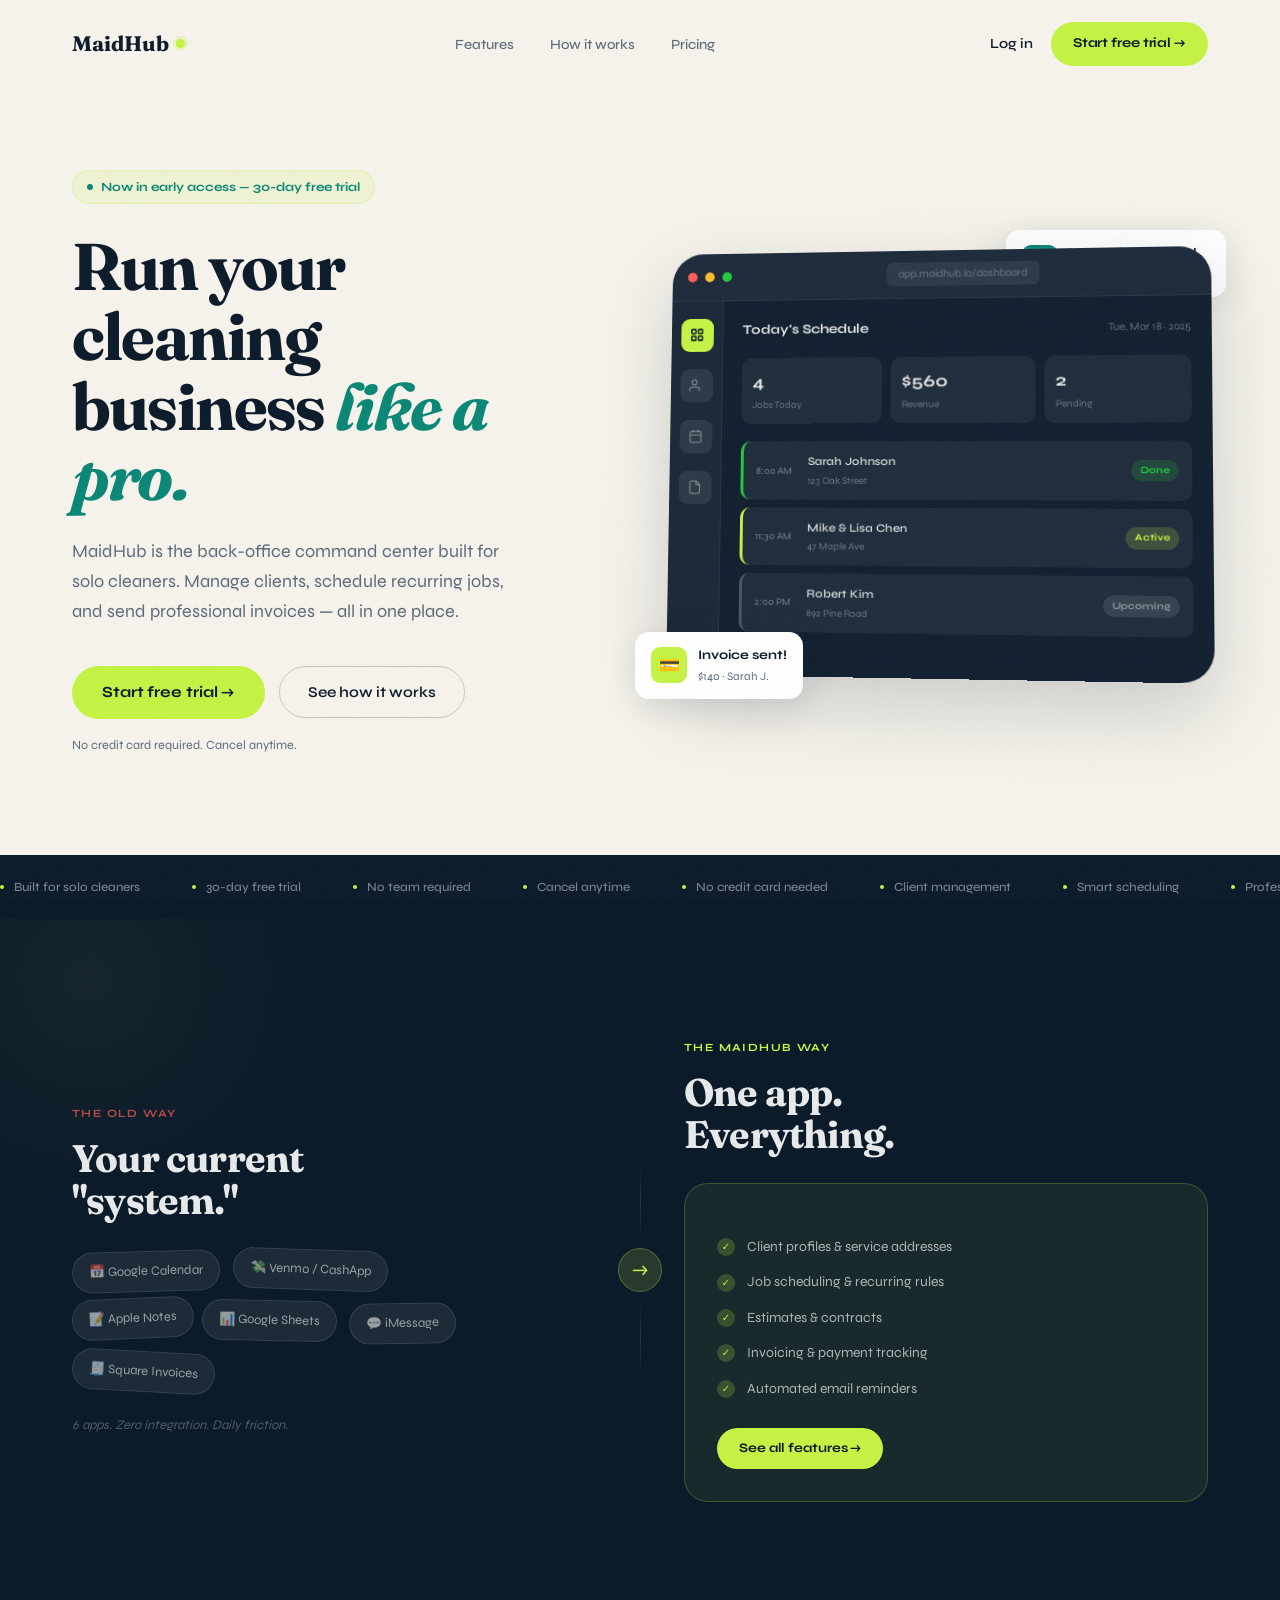
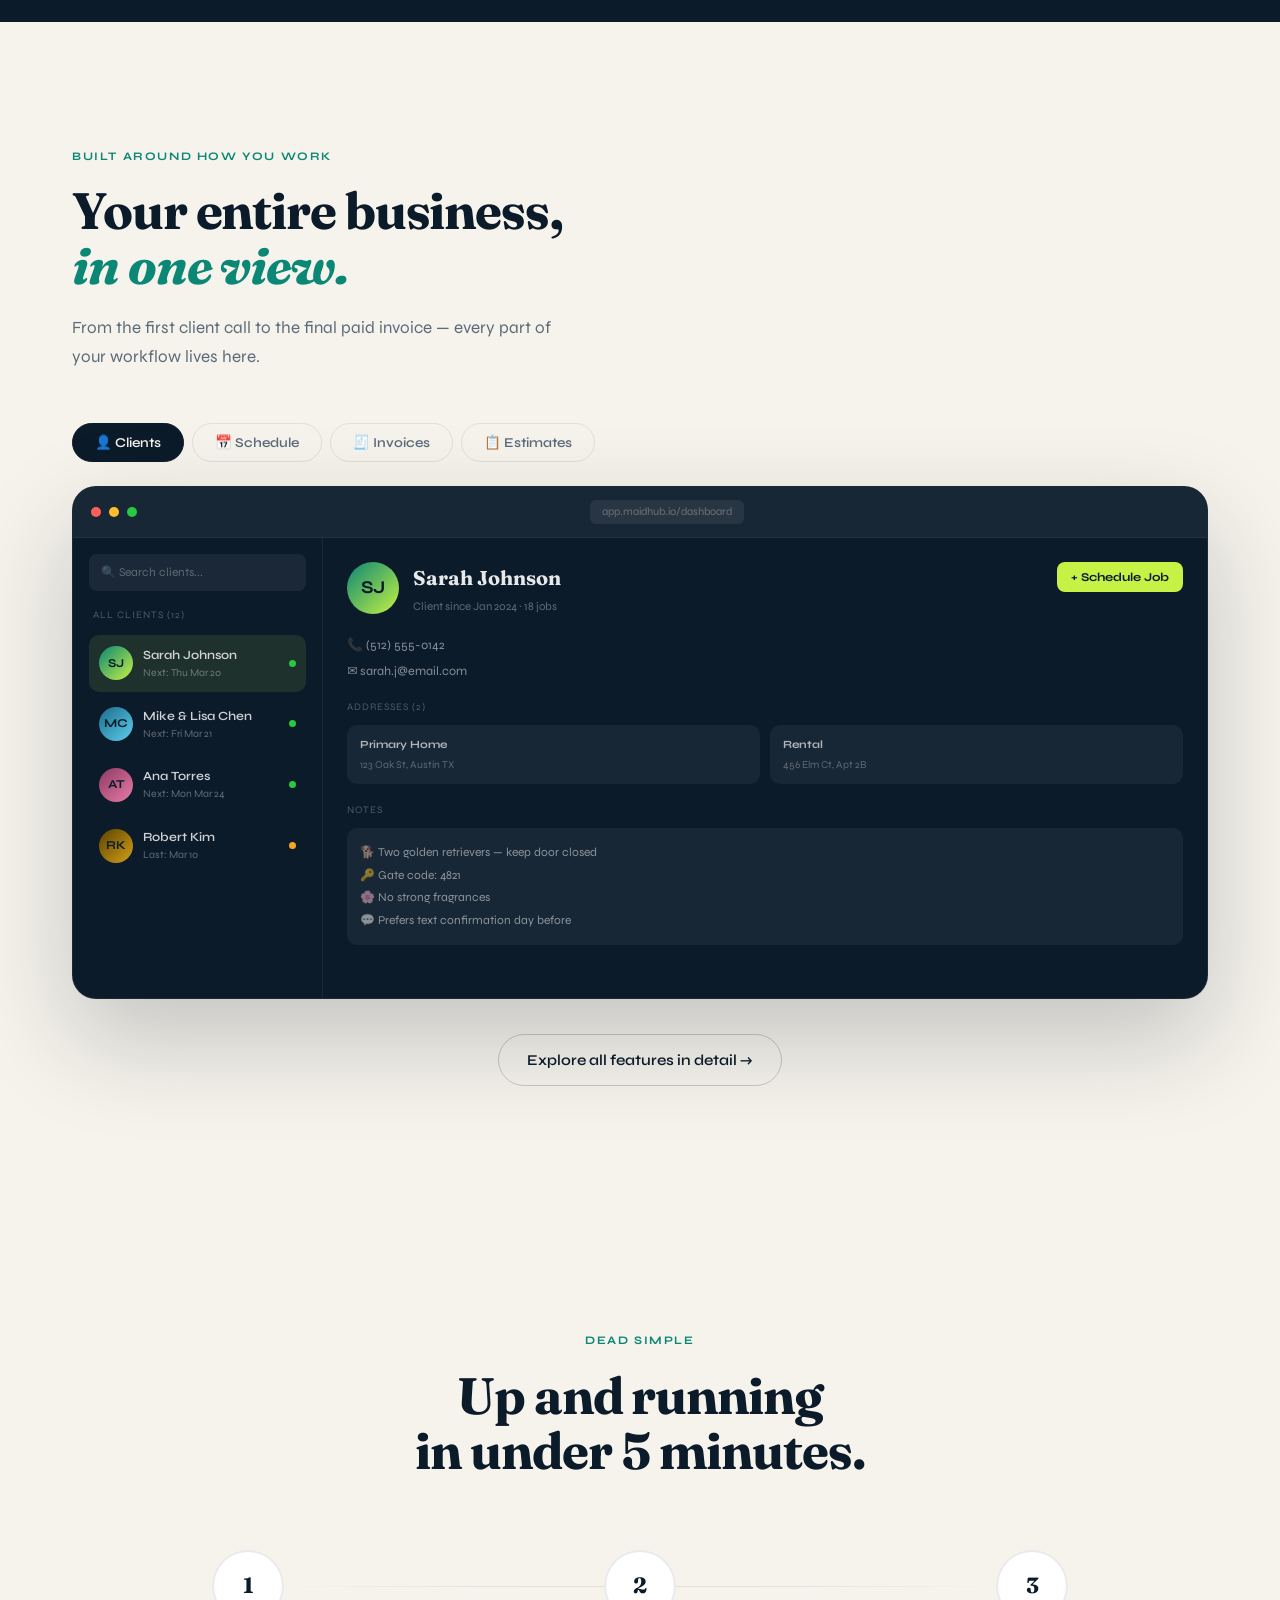
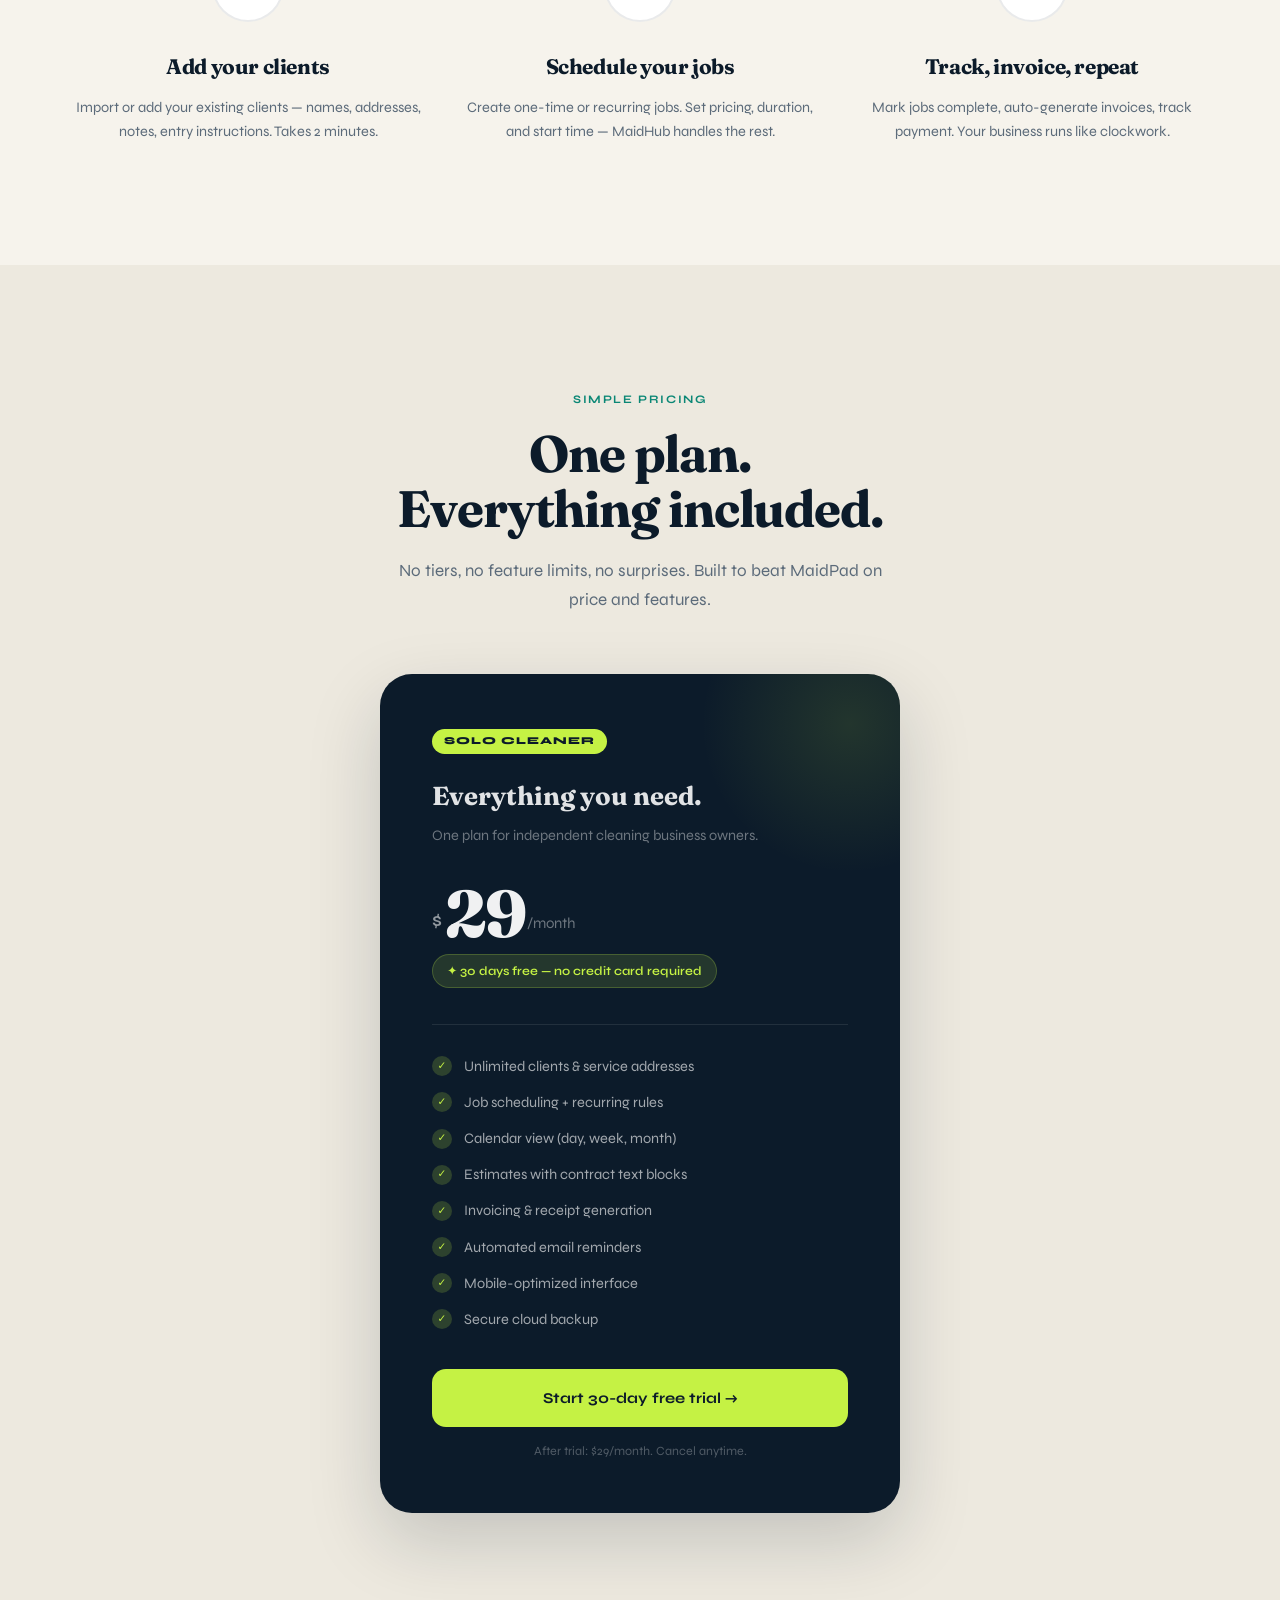
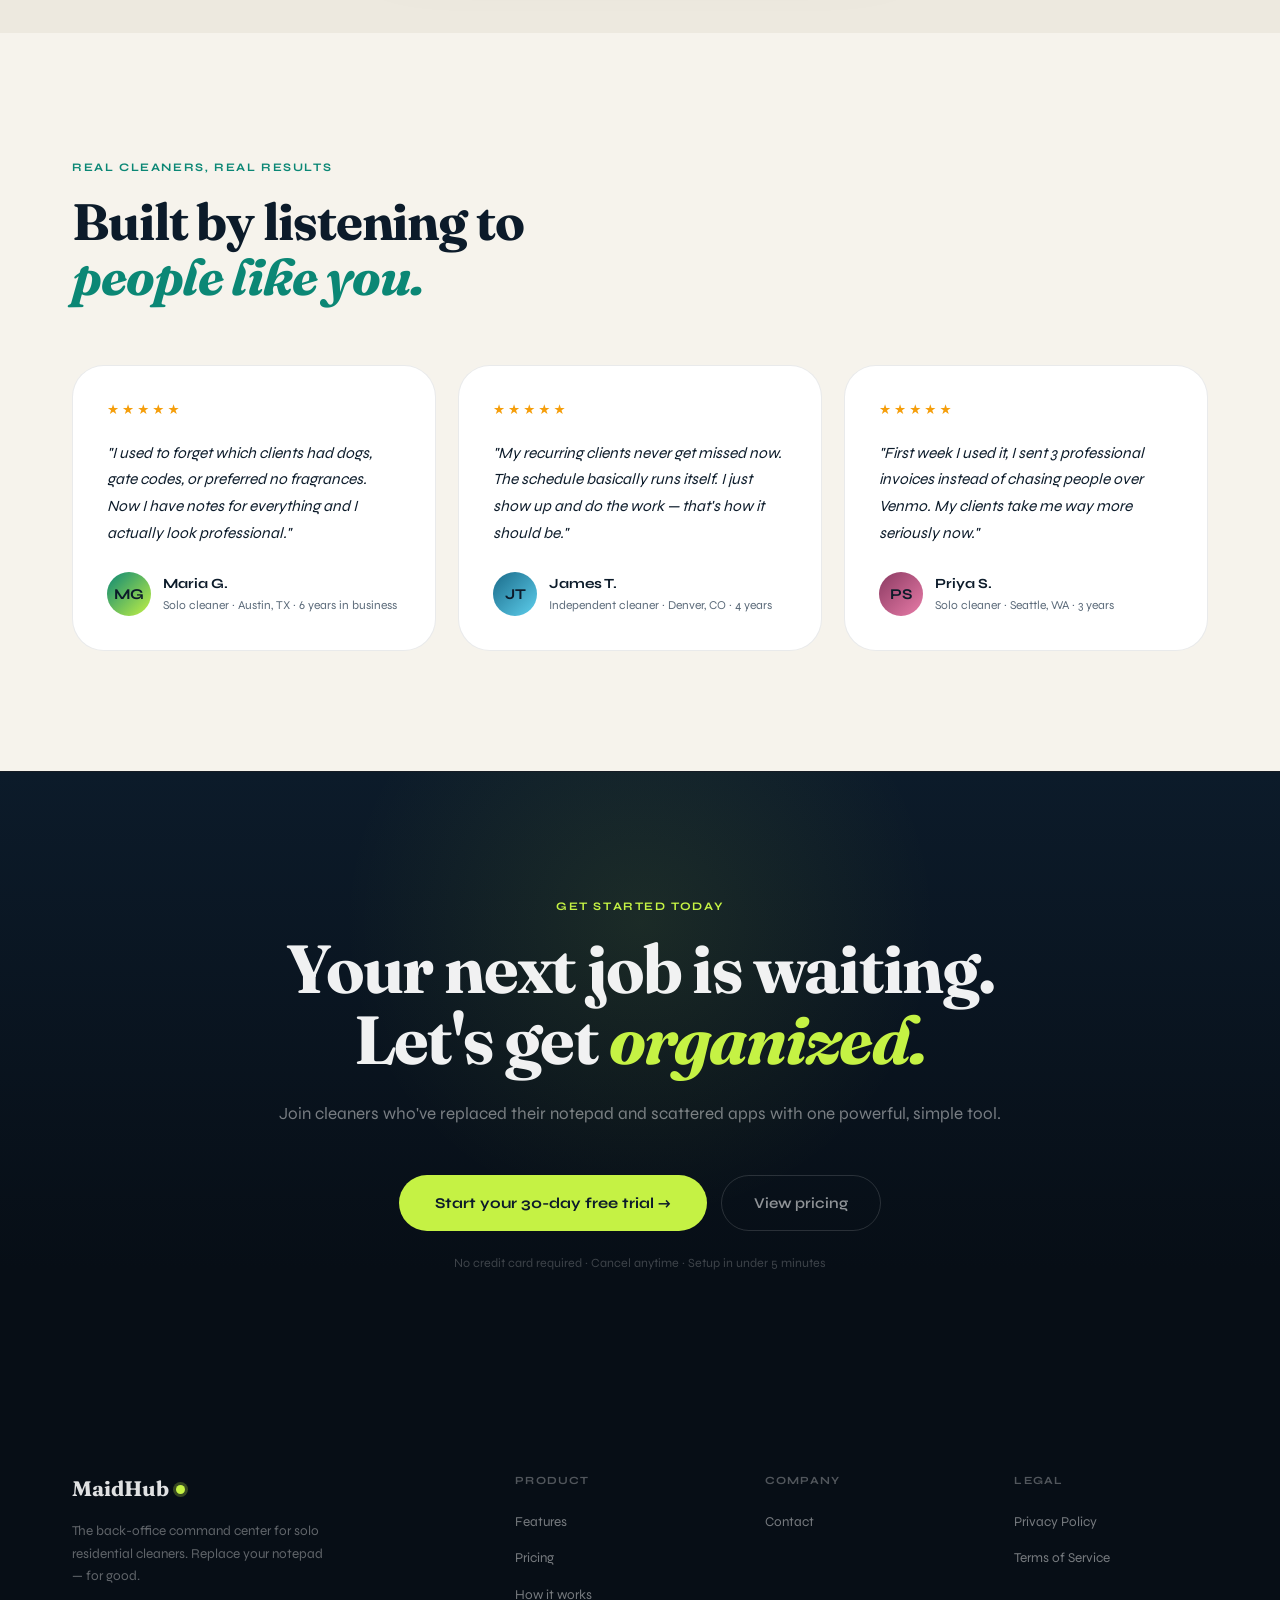
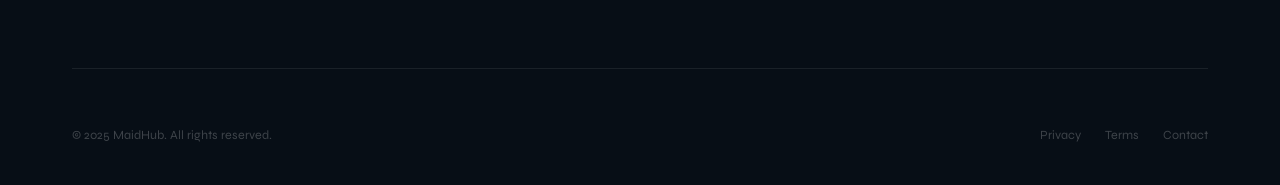
==== website/index.html @ 45f9726b "Replace scroll-reveal with focus-in cascade (blur-to-sharp) on features & homepage Made-with: Cursor" ====
<!DOCTYPE html>
<html lang="en">
<head>
  <meta charset="UTF-8" />
  <meta name="viewport" content="width=device-width, initial-scale=1.0" />
  <title>MaidHub — The Solo Cleaner OS</title>
  <link rel="preconnect" href="https://fonts.googleapis.com" />
  <link rel="preconnect" href="https://fonts.gstatic.com" crossorigin />
  <link href="https://fonts.googleapis.com/css2?family=Fraunces:ital,opsz,wght@0,9..144,300..900;1,9..144,300..900&family=Syne:wght@400;500;600;700;800&display=swap" rel="stylesheet" />

  <style>
    /* ─── RESET & TOKENS ──────────────────────────────────────── */
    *, *::before, *::after { box-sizing: border-box; margin: 0; padding: 0; }

    :root {
      --cream:        #F6F3EC;
      --cream-light:  #FAF8F2;
      --cream-dark:   #EDE9DF;
      --dark:         #0C1B2A;
      --dark-2:       #122030;
      --darkest:      #070E16;
      --lime:         #C5F244;
      --lime-dim:     rgba(197,242,68,.14);
      --teal:         #0B8775;
      --amber:        #F5A623;
      --text:         #0C1B2A;
      --muted:        #5C6B7A;
      --light-text:   #EDE9DF;
      --white:        #FFFFFF;
      --border:       rgba(12,27,42,.09);
      --border-dark:  rgba(255,255,255,.09);
      --r:            14px;
      --r-lg:         24px;
      --r-xl:         32px;
      --font-d:       'Fraunces', Georgia, serif;
      --font-b:       'Syne', system-ui, sans-serif;
      --sh-sm:        0 2px 10px rgba(12,27,42,.06);
      --sh-md:        0 8px 36px rgba(12,27,42,.12);
      --sh-lg:        0 28px 72px rgba(12,27,42,.18);
    }

    html { scroll-behavior: smooth; }

    body {
      font-family: var(--font-b);
      background: var(--cream);
      color: var(--text);
      line-height: 1.6;
      -webkit-font-smoothing: antialiased;
      overflow-x: hidden;
    }

    /* grain overlay */
    body::after {
      content: '';
      position: fixed;
      inset: 0;
      z-index: 9999;
      pointer-events: none;
      opacity: .028;
      background-image: url("data:image/svg+xml,%3Csvg viewBox='0 0 256 256' xmlns='http://www.w3.org/2000/svg'%3E%3Cfilter id='noise'%3E%3CfeTurbulence type='fractalNoise' baseFrequency='0.9' numOctaves='4' stitchTiles='stitch'/%3E%3C/filter%3E%3Crect width='100%25' height='100%25' filter='url(%23noise)'/%3E%3C/svg%3E");
      background-repeat: repeat;
      background-size: 128px 128px;
    }

    .container { max-width: 1200px; margin: 0 auto; padding: 0 32px; }

    /* ─── NAVIGATION ──────────────────────────────────────────── */
    #nav {
      position: fixed; top: 0; left: 0; right: 0; z-index: 100;
      padding: 22px 0;
      transition: background .3s, border-color .3s, padding .3s;
    }
    #nav.scrolled {
      background: rgba(246,243,236,.94);
      backdrop-filter: blur(14px);
      -webkit-backdrop-filter: blur(14px);
      border-bottom: 1px solid var(--border);
      padding: 14px 0;
    }
    .nav-inner { display: flex; align-items: center; justify-content: space-between; }

    .nav-logo {
      font-family: var(--font-d);
      font-size: 21px; font-weight: 700;
      color: var(--text); text-decoration: none;
      display: flex; align-items: center; gap: 7px;
    }
    .logo-mark {
      width: 9px; height: 9px;
      background: var(--lime);
      border-radius: 50%;
      display: inline-block;
      box-shadow: 0 0 0 3px rgba(197,242,68,.25);
    }

    .nav-links { display: flex; align-items: center; gap: 36px; list-style: none; }
    .nav-links a {
      font-size: 14px; font-weight: 500;
      color: var(--muted); text-decoration: none;
      transition: color .2s;
    }
    .nav-links a:hover { color: var(--text); }

    .nav-right { display: flex; align-items: center; gap: 14px; }

    .btn-ghost {
      font-family: var(--font-b); font-size: 14px; font-weight: 600;
      color: var(--text); background: none; border: none; cursor: pointer;
      text-decoration: none; padding: 10px 4px; transition: opacity .2s;
    }
    .btn-ghost:hover { opacity: .6; }

    .btn-pill {
      font-family: var(--font-b); font-size: 13.5px; font-weight: 700;
      color: var(--dark); background: var(--lime);
      border: none; cursor: pointer; text-decoration: none;
      padding: 11px 22px; border-radius: 100px;
      display: inline-flex; align-items: center; gap: 6px;
      transition: all .2s; letter-spacing: -.1px;
    }
    .btn-pill:hover {
      background: #D0FF60;
      transform: translateY(-1px);
      box-shadow: 0 8px 24px rgba(197,242,68,.45);
    }
    .btn-pill.lg { font-size: 15.5px; padding: 14px 30px; }

    .btn-outline-dark {
      font-family: var(--font-b); font-size: 15px; font-weight: 600;
      color: var(--text); background: transparent;
      border: 1.5px solid rgba(12,27,42,.2);
      cursor: pointer; text-decoration: none;
      padding: 13px 28px; border-radius: 100px;
      display: inline-flex; align-items: center; gap: 6px;
      transition: all .2s;
    }
    .btn-outline-dark:hover { border-color: var(--text); background: rgba(12,27,42,.04); }

    /* hamburger */
    .hamburger {
      display: none; flex-direction: column; gap: 5px;
      cursor: pointer; background: none; border: none; padding: 4px;
    }
    .hamburger span { width: 22px; height: 2px; background: var(--text); border-radius: 2px; transition: all .3s; }

    /* ─── HERO ────────────────────────────────────────────────── */
    .hero { padding: 170px 0 100px; position: relative; }

    .hero-grid {
      display: grid; grid-template-columns: 1fr 1.05fr;
      gap: 72px; align-items: center;
    }

    .hero-eyebrow {
      display: inline-flex; align-items: center; gap: 8px;
      background: var(--lime-dim);
      border: 1px solid rgba(197,242,68,.28);
      padding: 6px 14px; border-radius: 100px;
      font-size: 12.5px; font-weight: 700;
      color: var(--teal); margin-bottom: 28px;
      animation: fadeUp .6s ease .1s both;
    }
    .hero-eyebrow::before {
      content: ''; width: 6px; height: 6px;
      background: var(--teal); border-radius: 50%;
    }

    .hero h1 {
      font-family: var(--font-d);
      font-size: clamp(44px, 5.2vw, 66px);
      font-weight: 700; line-height: 1.06;
      letter-spacing: -1.8px; color: var(--text);
      margin-bottom: 24px;
      animation: fadeUp .7s ease .2s both;
    }
    .hero h1 em { font-style: italic; color: var(--teal); }

    .hero-sub {
      font-size: 18px; line-height: 1.67; color: var(--muted);
      margin-bottom: 40px; max-width: 460px;
      animation: fadeUp .7s ease .35s both;
    }

    .hero-btns {
      display: flex; align-items: center; gap: 14px; flex-wrap: wrap;
      animation: fadeUp .7s ease .5s both;
    }
    .hero-hint {
      font-size: 12.5px; color: var(--muted);
      margin-top: 16px;
      animation: fadeUp .6s ease .65s both;
    }

    /* ─── DASHBOARD MOCKUP ────────────────────────────────────── */
    .mockup-wrap {
      position: relative;
      animation: fadeUp .9s ease .3s both;
    }

    .mockup-window {
      background: var(--dark-2);
      border-radius: var(--r-xl);
      overflow: hidden;
      box-shadow: var(--sh-lg), 0 0 0 1px rgba(255,255,255,.06);
      transform: perspective(1100px) rotateY(-5deg) rotateX(3deg);
      transition: transform .6s ease;
    }
    .mockup-window:hover {
      transform: perspective(1100px) rotateY(-1deg) rotateX(.5deg);
    }

    .mock-bar {
      background: rgba(255,255,255,.05);
      padding: 12px 16px;
      display: flex; align-items: center; gap: 8px;
      border-bottom: 1px solid rgba(255,255,255,.06);
    }
    .mock-dot { width: 10px; height: 10px; border-radius: 50%; }
    .mock-dot.r { background: #FF5F57; }
    .mock-dot.y { background: #FFBD2E; }
    .mock-dot.g { background: #28C840; }
    .mock-url {
      margin-left: auto; margin-right: auto;
      background: rgba(255,255,255,.07); border-radius: 6px;
      padding: 3px 12px; font-size: 11px; color: rgba(255,255,255,.3);
    }

    .mock-body { display: grid; grid-template-columns: 54px 1fr; min-height: 380px; }

    .mock-side {
      background: rgba(255,255,255,.04);
      border-right: 1px solid rgba(255,255,255,.06);
      padding: 18px 0;
      display: flex; flex-direction: column; align-items: center; gap: 18px;
    }
    .s-icon {
      width: 34px; height: 34px;
      background: rgba(255,255,255,.08);
      border-radius: 9px;
      display: flex; align-items: center; justify-content: center;
    }
    .s-icon.active { background: var(--lime); }
    .s-icon svg { width: 15px; height: 15px; }

    .mock-main { padding: 20px; }

    .mock-hd {
      display: flex; align-items: center; justify-content: space-between;
      margin-bottom: 18px;
    }
    .mock-hd-title { color: rgba(255,255,255,.88); font-size: 13.5px; font-weight: 700; }
    .mock-hd-date { color: rgba(255,255,255,.35); font-size: 11px; }

    .mock-stats {
      display: grid; grid-template-columns: repeat(3,1fr);
      gap: 9px; margin-bottom: 18px;
    }
    .mock-stat {
      background: rgba(255,255,255,.06); border-radius: 10px; padding: 11px;
    }
    .ms-val { color: rgba(255,255,255,.88); font-size: 17px; font-weight: 700; display: block; }
    .ms-lbl { color: rgba(255,255,255,.35); font-size: 10px; display: block; margin-top: 2px; }

    .job-list { display: flex; flex-direction: column; gap: 8px; }
    .job-row {
      background: rgba(255,255,255,.06); border-radius: 10px;
      padding: 11px 13px;
      display: flex; align-items: center; gap: 11px;
      border-left: 3px solid transparent;
    }
    .job-row.done   { border-left-color: #28C840; }
    .job-row.active { border-left-color: var(--lime); }
    .job-row.next   { border-left-color: rgba(255,255,255,.2); }
    .jtime { color: rgba(255,255,255,.4); font-size: 10px; min-width: 42px; }
    .jinfo { flex: 1; }
    .jclient { color: rgba(255,255,255,.82); font-size: 11.5px; font-weight: 600; }
    .jaddr   { color: rgba(255,255,255,.35); font-size: 10px; margin-top: 2px; }
    .jbadge {
      font-size: 9.5px; font-weight: 700; padding: 3px 9px; border-radius: 20px;
    }
    .jbadge.done   { background: rgba(40,200,64,.18); color: #28C840; }
    .jbadge.active { background: rgba(197,242,68,.18); color: var(--lime); }
    .jbadge.next   { background: rgba(255,255,255,.1); color: rgba(255,255,255,.45); }

    /* floating toast cards */
    .toast {
      position: absolute;
      background: var(--white);
      border-radius: var(--r);
      padding: 13px 16px;
      box-shadow: var(--sh-md);
      display: flex; align-items: center; gap: 11px;
      font-size: 12.5px;
    }
    .toast-icon {
      width: 36px; height: 36px; border-radius: 9px;
      display: flex; align-items: center; justify-content: center;
      font-size: 17px; flex-shrink: 0;
    }
    .toast-icon.lime { background: var(--lime); }
    .toast-icon.teal { background: var(--teal); }
    .toast strong { display: block; color: var(--text); font-weight: 700; font-size: 13px; }
    .toast span    { color: var(--muted); font-size: 11.5px; }

    .toast-invoice { bottom: -22px; left: -28px; animation: fadeUp .8s ease .9s both; }
    .toast-client  { top: -18px; right: -18px; animation: fadeUp .8s ease 1.1s both; }

    /* ─── TRUST STRIP ─────────────────────────────────────────── */
    .strip {
      padding: 22px 0; background: var(--dark); overflow: hidden;
    }
    .strip-track {
      display: flex; gap: 52px;
      animation: scroll 22s linear infinite;
      white-space: nowrap;
    }
    .strip-item {
      display: flex; align-items: center; gap: 10px;
      color: rgba(255,255,255,.45); font-size: 12.5px; font-weight: 500;
      flex-shrink: 0;
    }
    .strip-dot { width: 4px; height: 4px; background: var(--lime); border-radius: 50%; }
    @keyframes scroll { from { transform: translateX(0); } to { transform: translateX(-50%); } }

    /* ─── SECTION COMMON ──────────────────────────────────────── */
    section { padding: 120px 0; }

    .eyebrow {
      display: inline-block; font-size: 11.5px; font-weight: 700;
      letter-spacing: 1.6px; text-transform: uppercase;
      color: var(--teal); margin-bottom: 18px;
    }
    .eyebrow.lime { color: var(--lime); }

    .s-title {
      font-family: var(--font-d);
      font-size: clamp(32px, 4vw, 54px);
      font-weight: 700; letter-spacing: -1.1px;
      line-height: 1.08; color: var(--text); margin-bottom: 20px;
    }
    .s-title em { font-style: italic; color: var(--teal); }
    .s-title.light { color: rgba(255,255,255,.92); }
    .s-title.light em { color: var(--lime); }

    .s-sub {
      font-size: 17px; color: var(--muted); line-height: 1.68; max-width: 500px;
    }
    .s-sub.light { color: rgba(255,255,255,.48); }

    /* ─── PAIN POINTS ─────────────────────────────────────────── */
    .pain-hd { text-align: center; margin-bottom: 64px; }
    .pain-hd .s-sub { margin: 0 auto; text-align: center; }

    .pain-grid {
      display: grid; grid-template-columns: repeat(4,1fr); gap: 20px;
    }
    .pain-card {
      background: var(--white); border-radius: var(--r-lg);
      padding: 32px 26px; border: 1px solid var(--border);
      transition: all .3s; position: relative; overflow: hidden;
    }
    .pain-card::before {
      content: ''; position: absolute; top: 0; left: 0; right: 0; height: 3px;
      background: linear-gradient(90deg, var(--lime), var(--teal));
      transform: scaleX(0); transform-origin: left; transition: transform .35s;
    }
    .pain-card:hover { transform: translateY(-5px); box-shadow: var(--sh-md); }
    .pain-card:hover::before { transform: scaleX(1); }
    .pain-emoji { font-size: 26px; margin-bottom: 16px; display: block; }
    .pain-title { font-size: 15px; font-weight: 700; color: var(--text); margin-bottom: 8px; }
    .pain-desc  { font-size: 13.5px; color: var(--muted); line-height: 1.62; }

    /* ─── FEATURES ────────────────────────────────────────────── */
    .features-bg { background: var(--dark); }
    .features-hd { margin-bottom: 68px; }

    .feat-grid {
      display: grid; grid-template-columns: repeat(2,1fr); gap: 22px;
    }
    .feat-card {
      background: rgba(255,255,255,.04);
      border: 1px solid rgba(255,255,255,.08);
      border-radius: var(--r-xl); padding: 38px;
      transition: all .3s; position: relative; overflow: hidden;
    }
    .feat-card::after {
      content: ''; position: absolute;
      bottom: -70px; right: -70px;
      width: 220px; height: 220px;
      background: radial-gradient(circle, rgba(197,242,68,.07) 0%, transparent 68%);
      pointer-events: none;
    }
    .feat-card:hover {
      background: rgba(255,255,255,.065);
      border-color: rgba(255,255,255,.14);
      transform: translateY(-3px);
    }
    .feat-card.wide {
      grid-column: span 2;
      display: grid; grid-template-columns: 1fr 1fr; gap: 52px; align-items: center;
    }

    .feat-ico {
      width: 50px; height: 50px;
      background: var(--lime-dim); border-radius: 13px;
      display: flex; align-items: center; justify-content: center;
      margin-bottom: 22px;
    }
    .feat-ico svg { width: 22px; height: 22px; stroke: var(--lime); fill: none; stroke-width: 2; }

    .feat-title {
      font-family: var(--font-d); font-size: 21px; font-weight: 700;
      color: rgba(255,255,255,.9); margin-bottom: 11px; letter-spacing: -.4px;
    }
    .feat-desc { font-size: 14.5px; color: rgba(255,255,255,.48); line-height: 1.68; }

    .feat-list { list-style: none; margin-top: 20px; display: flex; flex-direction: column; gap: 10px; }
    .feat-list li {
      font-size: 13.5px; color: rgba(255,255,255,.52);
      display: flex; align-items: flex-start; gap: 9px;
    }
    .feat-list li::before {
      content: '✦'; color: var(--lime); font-size: 9px;
      flex-shrink: 0; margin-top: 5px;
    }

    /* mini calendar in feature card */
    .mini-cal {
      background: rgba(255,255,255,.05);
      border-radius: var(--r); overflow: hidden;
      border: 1px solid rgba(255,255,255,.07);
      margin: 20px 0;
    }
    .mini-cal-hd {
      background: rgba(255,255,255,.06); padding: 12px 15px;
      display: flex; justify-content: space-between; align-items: center;
      font-size: 11.5px; color: rgba(255,255,255,.55);
    }
    .mini-cal-grid {
      display: grid; grid-template-columns: repeat(7,1fr);
      gap: 4px; padding: 11px;
    }
    .mday {
      aspect-ratio: 1; background: rgba(255,255,255,.04); border-radius: 6px;
      display: flex; align-items: center; justify-content: center;
      font-size: 9.5px; color: rgba(255,255,255,.35);
    }
    .mday.job  { background: rgba(197,242,68,.14); color: var(--lime); }
    .mday.now  { background: var(--lime); color: var(--dark); font-weight: 800; }

    /* invoice preview in wide card */
    .inv-preview {
      background: rgba(255,255,255,.04); border-radius: var(--r-lg);
      padding: 26px; border: 1px solid rgba(255,255,255,.08);
    }
    .inv-hd { display: flex; justify-content: space-between; align-items: flex-start; margin-bottom: 20px; }
    .inv-num { font-family: var(--font-d); font-size: 17px; font-weight: 700; color: rgba(255,255,255,.88); }
    .inv-due { font-size: 10.5px; color: rgba(255,255,255,.3); margin-top: 4px; }
    .badge-paid { background: rgba(40,200,64,.18); color: #28C840; font-size: 10.5px; font-weight: 700; padding: 5px 11px; border-radius: 20px; }
    .inv-client-lbl { font-size: 10.5px; color: rgba(255,255,255,.3); margin-bottom: 5px; }
    .inv-client-name { font-size: 13px; color: rgba(255,255,255,.65); margin-bottom: 2px; }
    .inv-client-addr { font-size: 11px; color: rgba(255,255,255,.3); margin-bottom: 18px; }
    .inv-lines { background: rgba(255,255,255,.04); border-radius: 9px; padding: 13px; margin-bottom: 15px; }
    .inv-line { display: flex; justify-content: space-between; font-size: 11.5px; color: rgba(255,255,255,.5); }
    .inv-line + .inv-line { margin-top: 7px; }
    .inv-total { display: flex; justify-content: space-between; font-size: 14.5px; font-weight: 700; color: rgba(255,255,255,.88); }

    /* ─── HOW IT WORKS ────────────────────────────────────────── */
    .workflow-hd { text-align: center; margin-bottom: 72px; }

    .steps { display: grid; grid-template-columns: repeat(3,1fr); gap: 40px; position: relative; }
    .steps::before {
      content: '';
      position: absolute; top: 36px;
      left: calc(16.67% + 20px); right: calc(16.67% + 20px);
      height: 1px;
      background: linear-gradient(90deg, transparent, var(--border), var(--border), transparent);
    }
    .step { text-align: center; }
    .step-n {
      width: 72px; height: 72px;
      background: var(--white); border: 2px solid var(--border); border-radius: 50%;
      display: flex; align-items: center; justify-content: center;
      font-family: var(--font-d); font-size: 22px; font-weight: 700;
      color: var(--text); margin: 0 auto 28px; position: relative; z-index: 1;
    }
    .step-title { font-family: var(--font-d); font-size: 21px; font-weight: 700; color: var(--text); margin-bottom: 12px; letter-spacing: -.4px; }
    .step-desc  { font-size: 14.5px; color: var(--muted); line-height: 1.68; }

    /* ─── PRICING ─────────────────────────────────────────────── */
    .pricing-bg { background: var(--cream-dark); }
    .pricing-hd { text-align: center; margin-bottom: 60px; }
    .pricing-hd .s-sub { margin: 0 auto; text-align: center; }

    .price-card {
      max-width: 520px; margin: 0 auto;
      background: var(--dark); border-radius: var(--r-xl); padding: 52px;
      position: relative; overflow: hidden;
      box-shadow: var(--sh-lg);
    }
    .price-card::before {
      content: '';
      position: absolute; top: -120px; right: -120px;
      width: 340px; height: 340px;
      background: radial-gradient(circle, rgba(197,242,68,.12) 0%, transparent 62%);
      pointer-events: none;
    }
    .price-badge {
      display: inline-block; background: var(--lime); color: var(--dark);
      font-size: 10.5px; font-weight: 800; letter-spacing: 1px;
      text-transform: uppercase; padding: 4px 12px; border-radius: 100px; margin-bottom: 22px;
    }
    .price-name { font-family: var(--font-d); font-size: 26px; font-weight: 700; color: rgba(255,255,255,.88); margin-bottom: 7px; }
    .price-tagline { color: rgba(255,255,255,.4); font-size: 14.5px; margin-bottom: 32px; }

    .price-amt { display: flex; align-items: flex-end; gap: 3px; margin-bottom: 8px; }
    .p-cur { font-size: 19px; font-weight: 600; color: rgba(255,255,255,.55); margin-bottom: 9px; }
    .p-num { font-family: var(--font-d); font-size: 66px; font-weight: 800; color: rgba(255,255,255,.94); line-height: 1; letter-spacing: -2.5px; }
    .p-per { font-size: 15px; color: rgba(255,255,255,.4); margin-bottom: 11px; }

    .price-trial {
      display: inline-block;
      background: rgba(197,242,68,.13);
      border: 1px solid rgba(197,242,68,.22);
      color: var(--lime); font-size: 12.5px; font-weight: 600;
      padding: 6px 14px; border-radius: 100px; margin-bottom: 36px;
    }
    .price-divider { height: 1px; background: rgba(255,255,255,.09); margin-bottom: 30px; }

    .price-feats { list-style: none; display: flex; flex-direction: column; gap: 13px; margin-bottom: 38px; }
    .price-feats li { display: flex; align-items: center; gap: 12px; font-size: 14.5px; color: rgba(255,255,255,.62); }
    .pf-check {
      width: 20px; height: 20px; border-radius: 50%;
      background: rgba(197,242,68,.18); color: var(--lime);
      display: flex; align-items: center; justify-content: center;
      font-size: 10.5px; flex-shrink: 0;
    }

    .btn-cta-block {
      display: block; width: 100%; text-align: center;
      background: var(--lime); color: var(--dark);
      font-family: var(--font-b); font-size: 15px; font-weight: 700;
      padding: 17px; border-radius: 14px;
      text-decoration: none; border: none; cursor: pointer;
      transition: all .2s;
    }
    .btn-cta-block:hover {
      background: #D0FF60; transform: translateY(-2px);
      box-shadow: 0 14px 36px rgba(197,242,68,.38);
    }
    .price-note { text-align: center; margin-top: 14px; font-size: 12.5px; color: rgba(255,255,255,.28); }

    /* ─── TESTIMONIALS ────────────────────────────────────────── */
    .testi-hd { margin-bottom: 60px; }
    .testi-grid { display: grid; grid-template-columns: repeat(3,1fr); gap: 22px; }

    .t-card {
      background: var(--white); border-radius: var(--r-xl);
      padding: 34px; border: 1px solid var(--border);
      transition: all .3s;
    }
    .t-card:hover { transform: translateY(-5px); box-shadow: var(--sh-md); }

    .stars { display: flex; gap: 3px; margin-bottom: 18px; }
    .star  { color: #F59E0B; font-size: 13.5px; }

    .t-text {
      font-size: 15.5px; color: var(--text); line-height: 1.72;
      margin-bottom: 26px; font-style: italic;
    }
    .t-author { display: flex; align-items: center; gap: 12px; }
    .t-avatar {
      width: 44px; height: 44px; border-radius: 50%;
      display: flex; align-items: center; justify-content: center;
      font-size: 15px; font-weight: 700; color: var(--dark); flex-shrink: 0;
    }
    .t-name { font-size: 14px; font-weight: 700; color: var(--text); }
    .t-meta { font-size: 12px; color: var(--muted); }

    /* ─── FINAL CTA ───────────────────────────────────────────── */
    .cta-bg {
      background: linear-gradient(to bottom, var(--dark) 0%, var(--darkest) 80%);
      text-align: center;
      position: relative; overflow: hidden;
      border-top: 1px solid rgba(255,255,255,.06);
    }
    .cta-bg::before {
      content: '';
      position: absolute; top: -200px; left: 50%; transform: translateX(-50%);
      width: 700px; height: 700px;
      background: radial-gradient(circle, rgba(197,242,68,.09) 0%, transparent 60%);
      pointer-events: none;
    }
    .cta-title {
      font-family: var(--font-d);
      font-size: clamp(36px, 5.5vw, 68px);
      font-weight: 700; letter-spacing: -1.8px; line-height: 1.05;
      color: rgba(255,255,255,.94); margin-bottom: 24px;
      max-width: 720px; margin-left: auto; margin-right: auto;
    }
    .cta-title em { font-style: italic; color: var(--lime); }
    .cta-sub { font-size: 17px; color: rgba(255,255,255,.45); margin-bottom: 48px; }
    .cta-btns { display: flex; justify-content: center; align-items: center; gap: 14px; flex-wrap: wrap; }

    .btn-pill-dark {
      font-family: var(--font-b); font-size: 15px; font-weight: 700;
      color: var(--dark); background: var(--lime);
      border: none; cursor: pointer; text-decoration: none;
      padding: 16px 36px; border-radius: 100px;
      display: inline-flex; align-items: center; gap: 8px;
      transition: all .2s;
    }
    .btn-pill-dark:hover { background: #D0FF60; transform: translateY(-2px); box-shadow: 0 14px 44px rgba(197,242,68,.42); }

    .btn-ghost-light {
      font-family: var(--font-b); font-size: 15px; font-weight: 600;
      color: rgba(255,255,255,.55);
      background: none; border: 1.5px solid rgba(255,255,255,.14);
      cursor: pointer; text-decoration: none;
      padding: 15px 32px; border-radius: 100px; transition: all .2s;
    }
    .btn-ghost-light:hover { color: rgba(255,255,255,.88); border-color: rgba(255,255,255,.28); }

    /* ─── FOOTER ──────────────────────────────────────────────── */
    footer { background: var(--darkest); padding: 80px 0 40px; }
    .footer-grid {
      display: grid; grid-template-columns: 2fr 1fr 1fr 1fr; gap: 56px;
      margin-bottom: 56px; padding-bottom: 56px;
      border-bottom: 1px solid rgba(255,255,255,.08);
    }
    .f-logo { color: rgba(255,255,255,.88); margin-bottom: 14px; display: inline-flex; }
    .f-tag { font-size: 13.5px; color: rgba(255,255,255,.36); line-height: 1.68; max-width: 260px; margin-bottom: 24px; }
    .f-col-title { font-size: 11px; font-weight: 700; letter-spacing: 1.2px; text-transform: uppercase; color: rgba(255,255,255,.3); margin-bottom: 18px; }
    .f-links { list-style: none; display: flex; flex-direction: column; gap: 11px; }
    .f-links a { font-size: 13.5px; color: rgba(255,255,255,.45); text-decoration: none; transition: color .2s; }
    .f-links a:hover { color: rgba(255,255,255,.88); }
    .footer-bot { display: flex; align-items: center; justify-content: space-between; }
    .f-copy { font-size: 12.5px; color: rgba(255,255,255,.22); }
    .f-legal { display: flex; gap: 24px; }
    .f-legal a { font-size: 12.5px; color: rgba(255,255,255,.22); text-decoration: none; transition: color .2s; }
    .f-legal a:hover { color: rgba(255,255,255,.5); }

    /* ─── FOCUS-IN CASCADE (blur-to-sharp on load) ─────────────── */
    @keyframes focusIn {
      from {
        opacity: 0;
        filter: blur(10px);
        transform: translateY(28px) scale(0.97);
      }
      to {
        opacity: 1;
        filter: blur(0);
        transform: translateY(0) scale(1);
      }
    }
    .reveal {
      opacity: 0;
      animation: focusIn 0.85s cubic-bezier(0.22, 1, 0.36, 1) forwards;
      will-change: opacity, filter, transform;
    }
    .d1 { animation-delay: .1s; }
    .d2 { animation-delay: .2s; }
    .d3 { animation-delay: .3s; }
    .d4 { animation-delay: .4s; }

    @keyframes fadeUp { from { opacity: 0; transform: translateY(22px); } to { opacity: 1; transform: translateY(0); } }
    @keyframes floatY {
      0%,100% { transform: perspective(1100px) rotateY(-5deg) rotateX(3deg) translateY(0); }
      50%      { transform: perspective(1100px) rotateY(-5deg) rotateX(3deg) translateY(-10px); }
    }
    .float-anim { animation: floatY 7s ease-in-out infinite; }

    /* ─── RESPONSIVE ──────────────────────────────────────────── */
    @media (max-width: 1024px) {
      .hero-grid { grid-template-columns: 1fr; }
      .mockup-wrap { max-width: 540px; }
      .feat-grid { grid-template-columns: 1fr; }
      .feat-card.wide { grid-column: span 1; grid-template-columns: 1fr; }
      .pain-grid { grid-template-columns: repeat(2,1fr); }
      .footer-grid { grid-template-columns: 1fr 1fr; gap: 40px; }
    }
    @media (max-width: 768px) {
      .nav-links, .nav-right .btn-ghost { display: none; }
      .hamburger { display: flex; }
      section { padding: 80px 0; }
      .hero { padding: 130px 0 80px; }
      .steps { grid-template-columns: 1fr; }
      .steps::before { display: none; }
      .testi-grid { grid-template-columns: 1fr; }
      .price-card { padding: 36px 26px; }
      .pain-grid { grid-template-columns: 1fr; }
      .footer-grid { grid-template-columns: 1fr; }
      .footer-bot { flex-direction: column; gap: 16px; text-align: center; }
    }

    /* ─── REPLACE STACK SECTION ─────────────────────────────── */
    .rstack { background: var(--dark); padding: 120px 0; position: relative; overflow: hidden; }
    .rstack::before { content: ''; position: absolute; top: -180px; left: -150px; width: 480px; height: 480px; background: radial-gradient(circle, rgba(197,242,68,.05) 0%, transparent 60%); pointer-events: none; }
    .rstack-grid { display: grid; grid-template-columns: 1fr 88px 1fr; gap: 0; align-items: center; }
    .rstack-lbl { display: block; font-size: 11px; font-weight: 700; letter-spacing: 1.4px; text-transform: uppercase; margin-bottom: 14px; }
    .rstack-lbl.bad  { color: rgba(255,90,90,.7); }
    .rstack-lbl.good { color: var(--lime); }
    .rstack-h { font-family: var(--font-d); font-size: clamp(28px,3vw,40px); font-weight: 700; letter-spacing: -.8px; line-height: 1.1; color: rgba(255,255,255,.9); margin-bottom: 28px; }
    .tool-chips { display: flex; flex-wrap: wrap; gap: 10px; max-width: 400px; margin-bottom: 24px; }
    .tool-chip { background: rgba(255,255,255,.07); border: 1px solid rgba(255,255,255,.1); border-radius: 100px; padding: 9px 16px; font-size: 13px; color: rgba(255,255,255,.55); display: inline-flex; align-items: center; gap: 8px; white-space: nowrap; transition: all .3s; }
    .tool-chip:hover { background: rgba(255,255,255,.12); color: rgba(255,255,255,.8); }
    .tool-chip:nth-child(1) { transform: rotate(-1.5deg) translateY(2px); }
    .tool-chip:nth-child(2) { transform: rotate(2deg) translateX(3px); }
    .tool-chip:nth-child(3) { transform: rotate(-2.5deg) translateY(-2px); }
    .tool-chip:nth-child(4) { transform: rotate(1.2deg) translateX(-2px); }
    .tool-chip:nth-child(5) { transform: rotate(-1deg) translateY(3px); }
    .tool-chip:nth-child(6) { transform: rotate(3deg); }
    .rstack-caption { font-size: 13px; color: rgba(255,255,255,.28); font-style: italic; }
    .rstack-divider { display: flex; flex-direction: column; align-items: center; gap: 10px; }
    .rstack-div-line { width: 1px; height: 72px; background: linear-gradient(to bottom, transparent, rgba(255,255,255,.12), transparent); }
    .rstack-arrow-wrap { width: 44px; height: 44px; background: rgba(197,242,68,.15); border: 1px solid rgba(197,242,68,.25); border-radius: 50%; display: flex; align-items: center; justify-content: center; color: var(--lime); font-size: 20px; }
    .unified-box { background: rgba(197,242,68,.07); border: 1.5px solid rgba(197,242,68,.22); border-radius: 24px; padding: 32px; }
    .unified-list { list-style: none; display: flex; flex-direction: column; gap: 13px; margin: 20px 0 28px; }
    .unified-list li { display: flex; align-items: center; gap: 12px; font-size: 14px; color: rgba(255,255,255,.65); }
    .unified-ck { width: 18px; height: 18px; background: rgba(197,242,68,.2); border-radius: 50%; display: flex; align-items: center; justify-content: center; color: var(--lime); font-size: 10px; flex-shrink: 0; }

    /* ─── FEATURE TAB SWITCHER ───────────────────────────────── */
    .ftabs { background: var(--cream); padding: 120px 0; }
    .ftabs-hd { margin-bottom: 52px; }
    .tab-row { display: flex; gap: 8px; flex-wrap: wrap; margin-bottom: 24px; }
    .tab-btn { font-family: var(--font-b); font-size: 13.5px; font-weight: 600; padding: 10px 22px; border-radius: 100px; background: transparent; border: 1.5px solid var(--border); cursor: pointer; color: var(--muted); display: flex; align-items: center; gap: 7px; transition: all .2s; }
    .tab-btn.active { background: var(--dark); border-color: var(--dark); color: var(--cream); }
    .tab-btn:hover:not(.active) { border-color: rgba(12,27,42,.25); color: var(--text); }
    .feat-win { background: var(--dark); border-radius: 24px; box-shadow: 0 40px 100px rgba(12,27,42,.22); overflow: hidden; border: 1px solid rgba(255,255,255,.06); }
    .feat-win-bar { background: rgba(255,255,255,.05); padding: 13px 18px; display: flex; align-items: center; gap: 8px; border-bottom: 1px solid rgba(255,255,255,.05); }
    .win-dot { width: 10px; height: 10px; border-radius: 50%; }
    .win-url { margin: 0 auto; background: rgba(255,255,255,.07); border-radius: 6px; padding: 3px 12px; font-size: 11px; color: rgba(255,255,255,.3); }
    .fpanel { display: none; }
    .fpanel.active { display: block; animation: panelFade .3s ease; }
    @keyframes panelFade { from { opacity: 0; transform: translateY(8px); } to { opacity: 1; transform: translateY(0); } }

    /* — Clients panel */
    .cp-split { display: grid; grid-template-columns: 250px 1fr; min-height: 460px; }
    .cp-list { border-right: 1px solid rgba(255,255,255,.06); padding: 16px; display: flex; flex-direction: column; gap: 4px; }
    .cp-search { background: rgba(255,255,255,.06); border-radius: 8px; padding: 9px 12px; font-size: 12px; color: rgba(255,255,255,.3); margin-bottom: 12px; display: flex; align-items: center; gap: 8px; }
    .cp-lbl { font-size: 10px; color: rgba(255,255,255,.28); letter-spacing: 1px; text-transform: uppercase; margin-bottom: 8px; padding: 0 4px; }
    .cl-row { display: flex; align-items: center; gap: 10px; padding: 10px; border-radius: 10px; cursor: pointer; transition: all .2s; }
    .cl-row:hover { background: rgba(255,255,255,.05); }
    .cl-row.active { background: rgba(197,242,68,.1); }
    .cl-av { width: 34px; height: 34px; border-radius: 50%; display: flex; align-items: center; justify-content: center; font-size: 12px; font-weight: 700; color: var(--dark); flex-shrink: 0; }
    .cl-name { font-size: 12.5px; font-weight: 600; color: rgba(255,255,255,.8); }
    .cl-meta { font-size: 10.5px; color: rgba(255,255,255,.35); }
    .cl-dot { width: 7px; height: 7px; border-radius: 50%; margin-left: auto; flex-shrink: 0; }
    .cl-dot.g { background: #28C840; } .cl-dot.a { background: var(--amber); }
    .cp-detail { padding: 24px; overflow: auto; }
    .cp-dh { display: flex; align-items: flex-start; gap: 14px; margin-bottom: 20px; flex-wrap: wrap; }
    .cp-dav { width: 52px; height: 52px; border-radius: 50%; display: flex; align-items: center; justify-content: center; font-size: 18px; font-weight: 700; color: var(--dark); flex-shrink: 0; }
    .cp-dname { font-family: var(--font-d); font-size: 20px; font-weight: 700; color: rgba(255,255,255,.9); }
    .cp-dsince { font-size: 11.5px; color: rgba(255,255,255,.35); margin-top: 3px; }
    .cp-dbtn { margin-left: auto; background: var(--lime); color: var(--dark); border: none; border-radius: 8px; padding: 8px 14px; font-size: 12px; font-weight: 700; cursor: pointer; font-family: var(--font-b); white-space: nowrap; }
    .cp-contacts { display: flex; flex-direction: column; gap: 6px; margin-bottom: 18px; }
    .cp-contact { font-size: 12.5px; color: rgba(255,255,255,.5); display: flex; align-items: center; gap: 8px; }
    .cp-stitle { font-size: 10px; color: rgba(255,255,255,.28); letter-spacing: 1px; text-transform: uppercase; margin-bottom: 10px; }
    .cp-addrs { display: flex; gap: 10px; margin-bottom: 18px; flex-wrap: wrap; }
    .cp-addr { background: rgba(255,255,255,.05); border-radius: 10px; padding: 11px 13px; flex: 1; min-width: 140px; }
    .cp-addr-name { font-size: 11px; font-weight: 700; color: rgba(255,255,255,.65); margin-bottom: 3px; }
    .cp-addr-st { font-size: 10.5px; color: rgba(255,255,255,.3); }
    .cp-notes { background: rgba(255,255,255,.05); border-radius: 10px; padding: 13px; font-size: 12px; color: rgba(255,255,255,.5); line-height: 1.88; }

    /* — Schedule panel */
    .sp-wrap { min-height: 460px; display: flex; flex-direction: column; }
    .sp-hd { display: flex; align-items: center; justify-content: space-between; padding: 16px 20px; border-bottom: 1px solid rgba(255,255,255,.06); }
    .sp-month { font-size: 14px; font-weight: 700; color: rgba(255,255,255,.8); }
    .sp-count { font-size: 12px; color: var(--lime); font-weight: 600; }
    .sp-body { display: flex; flex: 1; overflow: hidden; }
    .sp-times { display: flex; flex-direction: column; min-width: 52px; padding-top: 32px; border-right: 1px solid rgba(255,255,255,.05); }
    .sp-time { font-size: 10px; color: rgba(255,255,255,.22); padding: 0 10px; height: 54px; display: flex; align-items: flex-start; padding-top: 4px; }
    .sp-days { display: grid; grid-template-columns: repeat(5,1fr); flex: 1; }
    .sp-day { position: relative; border-right: 1px solid rgba(255,255,255,.04); }
    .sp-day-hd { height: 32px; display: flex; align-items: center; justify-content: center; font-size: 10.5px; color: rgba(255,255,255,.3); border-bottom: 1px solid rgba(255,255,255,.06); }
    .sp-day.today .sp-day-hd { color: var(--lime); font-weight: 700; }
    .sp-job { position: absolute; left: 4px; right: 4px; border-radius: 7px; padding: 6px 7px; font-size: 10px; font-weight: 600; overflow: hidden; cursor: default; }
    .sp-job.done { background: rgba(40,200,64,.18); color: #28C840; }
    .sp-job.upcoming { background: rgba(197,242,68,.14); color: var(--lime); }
    .sp-job .jt { opacity: .65; font-weight: 400; display: block; margin-top: 2px; }

    /* — Invoices panel */
    .ip-wrap { min-height: 460px; display: flex; flex-direction: column; }
    .ip-stats { display: grid; grid-template-columns: repeat(3,1fr); gap: 12px; padding: 16px 20px; border-bottom: 1px solid rgba(255,255,255,.06); }
    .ip-stat { background: rgba(255,255,255,.05); border-radius: 10px; padding: 12px; }
    .ip-val { font-family: var(--font-d); font-size: 20px; font-weight: 700; color: rgba(255,255,255,.88); display: block; }
    .ip-lbl { font-size: 10px; color: rgba(255,255,255,.3); display: block; margin-top: 3px; }
    .ip-list { flex: 1; }
    .ip-row { display: flex; align-items: center; gap: 14px; padding: 12px 20px; border-bottom: 1px solid rgba(255,255,255,.04); transition: background .2s; }
    .ip-row:hover { background: rgba(255,255,255,.03); }
    .ip-num { font-size: 11px; color: rgba(255,255,255,.3); min-width: 42px; }
    .ip-client { font-size: 13px; font-weight: 600; color: rgba(255,255,255,.8); flex: 1; }
    .ip-date { font-size: 11px; color: rgba(255,255,255,.35); min-width: 52px; }
    .ip-amt { font-size: 13px; font-weight: 700; color: rgba(255,255,255,.88); min-width: 52px; text-align: right; }
    .ip-badge { font-size: 10px; font-weight: 700; padding: 4px 10px; border-radius: 20px; min-width: 68px; text-align: center; }
    .ip-badge.paid    { background: rgba(40,200,64,.18);  color: #28C840; }
    .ip-badge.unpaid  { background: rgba(245,166,35,.18); color: #F5A623; }
    .ip-badge.overdue { background: rgba(255,80,80,.18);  color: #FF5A5A; }

    /* — Estimates panel */
    .ep-wrap { padding: 24px; min-height: 460px; display: flex; flex-direction: column; }
    .ep-hd { display: flex; align-items: flex-start; justify-content: space-between; margin-bottom: 20px; flex-wrap: wrap; gap: 12px; }
    .ep-num { font-family: var(--font-d); font-size: 20px; font-weight: 700; color: rgba(255,255,255,.88); }
    .ep-for { font-size: 12px; color: rgba(255,255,255,.38); margin-top: 4px; }
    .ep-status { background: rgba(245,166,35,.18); color: #F5A623; font-size: 10.5px; font-weight: 700; padding: 5px 12px; border-radius: 20px; }
    .ep-tbl { width: 100%; border-collapse: collapse; margin-bottom: 8px; }
    .ep-tbl th { font-size: 10px; text-transform: uppercase; letter-spacing: 1px; color: rgba(255,255,255,.28); padding: 8px 12px; text-align: left; border-bottom: 1px solid rgba(255,255,255,.08); }
    .ep-tbl th:last-child { text-align: right; }
    .ep-tbl td { padding: 13px 12px; font-size: 13px; color: rgba(255,255,255,.65); border-bottom: 1px solid rgba(255,255,255,.04); }
    .ep-tbl td:last-child { text-align: right; font-weight: 700; color: rgba(255,255,255,.85); }
    .ep-total { display: flex; justify-content: space-between; align-items: center; padding: 14px 12px; }
    .ep-total-lbl { font-size: 13px; color: rgba(255,255,255,.45); }
    .ep-total-val { font-family: var(--font-d); font-size: 26px; font-weight: 700; color: rgba(255,255,255,.92); }
    .ep-acts { display: flex; gap: 10px; margin-top: auto; padding-top: 16px; }
    .ep-btn-sec { flex: 1; padding: 13px; background: rgba(255,255,255,.06); border: 1px solid rgba(255,255,255,.1); border-radius: 10px; font-family: var(--font-b); font-size: 13px; color: rgba(255,255,255,.55); cursor: pointer; transition: all .2s; }
    .ep-btn-sec:hover { background: rgba(255,255,255,.1); }
    .ep-btn-pri { flex: 2; padding: 13px; background: var(--lime); border: none; border-radius: 10px; font-family: var(--font-b); font-size: 13px; font-weight: 700; color: var(--dark); cursor: pointer; transition: all .2s; }
    .ep-btn-pri:hover { background: #D0FF60; }

    @media (max-width: 900px) {
      .rstack-grid { grid-template-columns: 1fr; gap: 48px; }
      .rstack-divider { flex-direction: row; }
      .rstack-div-line { width: 60px; height: 1px; }
      .cp-split { grid-template-columns: 1fr; }
      .cp-list { border-right: none; border-bottom: 1px solid rgba(255,255,255,.06); max-height: 200px; overflow: auto; }
      .sp-days { grid-template-columns: repeat(5,1fr); }
    }
  </style>
</head>

<body>

  <!-- ───────────────────────────────────────────────────────────
       NAVIGATION
  ─────────────────────────────────────────────────────────────── -->
  <nav id="nav">
    <div class="container">
      <div class="nav-inner">
        <a href="/" class="nav-logo">MaidHub<span class="logo-mark"></span></a>

        <ul class="nav-links">
          <li><a href="features.html">Features</a></li>
          <li><a href="how-it-works.html">How it works</a></li>
          <li><a href="pricing.html">Pricing</a></li>
        </ul>

        <div class="nav-right">
          <a href="/login" class="btn-ghost">Log in</a>
          <a href="/signup" class="btn-pill">Start free trial →</a>
        </div>

        <button class="hamburger" aria-label="Open menu">
          <span></span><span></span><span></span>
        </button>
      </div>
    </div>
  </nav>


  <!-- ───────────────────────────────────────────────────────────
       HERO
  ─────────────────────────────────────────────────────────────── -->
  <section class="hero">
    <div class="container">
      <div class="hero-grid">

        <!-- Left copy -->
        <div>
          <div class="hero-eyebrow">Now in early access — 30-day free trial</div>
          <h1>Run your cleaning<br>business <em>like a pro.</em></h1>
          <p class="hero-sub">MaidHub is the back-office command center built for solo cleaners. Manage clients, schedule recurring jobs, and send professional invoices — all in one place.</p>
          <div class="hero-btns">
            <a href="/signup" class="btn-pill lg">Start free trial →</a>
            <a href="#how-it-works" class="btn-outline-dark">See how it works</a>
          </div>
          <p class="hero-hint">No credit card required. Cancel anytime.</p>
        </div>

        <!-- Right: dashboard mockup -->
        <div class="mockup-wrap">

          <!-- Toast: new client -->
          <div class="toast toast-client">
            <div class="toast-icon teal" style="color:#fff;font-weight:700;font-size:14px;">SJ</div>
            <div>
              <strong>New client added</strong>
              <span>Sarah Johnson · 2 addresses</span>
            </div>
          </div>

          <div class="mockup-window float-anim">
            <!-- title bar -->
            <div class="mock-bar">
              <div class="mock-dot r"></div>
              <div class="mock-dot y"></div>
              <div class="mock-dot g"></div>
              <div class="mock-url">app.maidhub.io/dashboard</div>
            </div>

            <!-- body -->
            <div class="mock-body">
              <!-- sidebar -->
              <div class="mock-side">
                <div class="s-icon active">
                  <svg viewBox="0 0 24 24" stroke="#0C1B2A" fill="none" stroke-width="2.5"><rect x="3" y="3" width="7" height="7" rx="1.5"/><rect x="14" y="3" width="7" height="7" rx="1.5"/><rect x="3" y="14" width="7" height="7" rx="1.5"/><rect x="14" y="14" width="7" height="7" rx="1.5"/></svg>
                </div>
                <div class="s-icon">
                  <svg viewBox="0 0 24 24" stroke="rgba(255,255,255,.35)" fill="none" stroke-width="2"><path d="M17 21v-2a4 4 0 0 0-4-4H5a4 4 0 0 0-4 4v2"/><circle cx="9" cy="7" r="4"/></svg>
                </div>
                <div class="s-icon">
                  <svg viewBox="0 0 24 24" stroke="rgba(255,255,255,.35)" fill="none" stroke-width="2"><rect x="3" y="4" width="18" height="18" rx="2"/><line x1="16" y1="2" x2="16" y2="6"/><line x1="8" y1="2" x2="8" y2="6"/><line x1="3" y1="10" x2="21" y2="10"/></svg>
                </div>
                <div class="s-icon">
                  <svg viewBox="0 0 24 24" stroke="rgba(255,255,255,.35)" fill="none" stroke-width="2"><path d="M14 2H6a2 2 0 0 0-2 2v16a2 2 0 0 0 2 2h12a2 2 0 0 0 2-2V8z"/><polyline points="14 2 14 8 20 8"/></svg>
                </div>
              </div>

              <!-- main -->
              <div class="mock-main">
                <div class="mock-hd">
                  <span class="mock-hd-title">Today's Schedule</span>
                  <span class="mock-hd-date">Tue, Mar 18 · 2025</span>
                </div>

                <div class="mock-stats">
                  <div class="mock-stat"><span class="ms-val">4</span><span class="ms-lbl">Jobs Today</span></div>
                  <div class="mock-stat"><span class="ms-val">$560</span><span class="ms-lbl">Revenue</span></div>
                  <div class="mock-stat"><span class="ms-val">2</span><span class="ms-lbl">Pending</span></div>
                </div>

                <div class="job-list">
                  <div class="job-row done">
                    <span class="jtime">8:00 AM</span>
                    <div class="jinfo">
                      <div class="jclient">Sarah Johnson</div>
                      <div class="jaddr">123 Oak Street</div>
                    </div>
                    <span class="jbadge done">Done</span>
                  </div>
                  <div class="job-row active">
                    <span class="jtime">11:30 AM</span>
                    <div class="jinfo">
                      <div class="jclient">Mike &amp; Lisa Chen</div>
                      <div class="jaddr">47 Maple Ave</div>
                    </div>
                    <span class="jbadge active">Active</span>
                  </div>
                  <div class="job-row next">
                    <span class="jtime">2:00 PM</span>
                    <div class="jinfo">
                      <div class="jclient">Robert Kim</div>
                      <div class="jaddr">892 Pine Road</div>
                    </div>
                    <span class="jbadge next">Upcoming</span>
                  </div>
                </div>
              </div>
            </div>
          </div>

          <!-- Toast: invoice sent -->
          <div class="toast toast-invoice">
            <div class="toast-icon lime">💳</div>
            <div>
              <strong>Invoice sent!</strong>
              <span>$140 · Sarah J.</span>
            </div>
          </div>

        </div><!-- /mockup-wrap -->
      </div>
    </div>
  </section>


  <!-- ───────────────────────────────────────────────────────────
       TRUST STRIP
  ─────────────────────────────────────────────────────────────── -->
  <div class="strip">
    <div class="strip-track">
      <!-- duplicate for seamless loop -->
      <div class="strip-item"><span class="strip-dot"></span>Built for solo cleaners</div>
      <div class="strip-item"><span class="strip-dot"></span>30-day free trial</div>
      <div class="strip-item"><span class="strip-dot"></span>No team required</div>
      <div class="strip-item"><span class="strip-dot"></span>Cancel anytime</div>
      <div class="strip-item"><span class="strip-dot"></span>No credit card needed</div>
      <div class="strip-item"><span class="strip-dot"></span>Client management</div>
      <div class="strip-item"><span class="strip-dot"></span>Smart scheduling</div>
      <div class="strip-item"><span class="strip-dot"></span>Professional invoices</div>
      <div class="strip-item"><span class="strip-dot"></span>Beats MaidPad on price</div>
      <div class="strip-item"><span class="strip-dot"></span>Built for solo cleaners</div>
      <div class="strip-item"><span class="strip-dot"></span>30-day free trial</div>
      <div class="strip-item"><span class="strip-dot"></span>No team required</div>
      <div class="strip-item"><span class="strip-dot"></span>Cancel anytime</div>
      <div class="strip-item"><span class="strip-dot"></span>No credit card needed</div>
      <div class="strip-item"><span class="strip-dot"></span>Client management</div>
      <div class="strip-item"><span class="strip-dot"></span>Smart scheduling</div>
      <div class="strip-item"><span class="strip-dot"></span>Professional invoices</div>
      <div class="strip-item"><span class="strip-dot"></span>Beats MaidPad on price</div>
    </div>
  </div>


  <!-- ───────────────────────────────────────────────────────────
       REPLACE STACK
  ─────────────────────────────────────────────────────────────── -->
  <section class="rstack">
    <div class="container">
      <div class="rstack-grid">

        <!-- Left: scattered tools -->
        <div class="reveal">
          <span class="rstack-lbl bad">The old way</span>
          <h2 class="rstack-h">Your current<br>"system."</h2>
          <div class="tool-chips">
            <div class="tool-chip">📅 Google Calendar</div>
            <div class="tool-chip">💸 Venmo / CashApp</div>
            <div class="tool-chip">📝 Apple Notes</div>
            <div class="tool-chip">📊 Google Sheets</div>
            <div class="tool-chip">💬 iMessage</div>
            <div class="tool-chip">🧾 Square Invoices</div>
          </div>
          <p class="rstack-caption">6 apps. Zero integration. Daily friction.</p>
        </div>

        <!-- Divider arrow -->
        <div class="rstack-divider">
          <div class="rstack-div-line"></div>
          <div class="rstack-arrow-wrap">→</div>
          <div class="rstack-div-line"></div>
        </div>

        <!-- Right: MaidHub -->
        <div class="reveal d1">
          <span class="rstack-lbl good">The MaidHub way</span>
          <h2 class="rstack-h">One app.<br>Everything.</h2>
          <div class="unified-box">
            <ul class="unified-list">
              <li><span class="unified-ck">✓</span>Client profiles &amp; service addresses</li>
              <li><span class="unified-ck">✓</span>Job scheduling &amp; recurring rules</li>
              <li><span class="unified-ck">✓</span>Estimates &amp; contracts</li>
              <li><span class="unified-ck">✓</span>Invoicing &amp; payment tracking</li>
              <li><span class="unified-ck">✓</span>Automated email reminders</li>
            </ul>
            <a href="features.html" class="btn-pill" style="font-size:13px;padding:10px 22px;">See all features →</a>
          </div>
        </div>

      </div>
    </div>
  </section>


  <!-- ───────────────────────────────────────────────────────────
       FEATURE TAB SHOWCASE
  ─────────────────────────────────────────────────────────────── -->
  <section class="ftabs" id="features">
    <div class="container">
      <div class="ftabs-hd">
        <span class="eyebrow reveal">Built around how you work</span>
        <h2 class="s-title reveal d1">Your entire business,<br><em>in one view.</em></h2>
        <p class="s-sub reveal d2">From the first client call to the final paid invoice — every part of your workflow lives here.</p>
      </div>

      <!-- Tab nav -->
      <div class="tab-row reveal d1">
        <button class="tab-btn active" data-tab="clients">👤 Clients</button>
        <button class="tab-btn" data-tab="schedule">📅 Schedule</button>
        <button class="tab-btn" data-tab="invoices">🧾 Invoices</button>
        <button class="tab-btn" data-tab="estimates">📋 Estimates</button>
      </div>

      <!-- App window -->
      <div class="feat-win reveal d2">
        <div class="feat-win-bar">
          <div class="win-dot" style="background:#FF5F57"></div>
          <div class="win-dot" style="background:#FFBD2E"></div>
          <div class="win-dot" style="background:#28C840"></div>
          <div class="win-url">app.maidhub.io/dashboard</div>
        </div>

        <!-- CLIENTS PANEL -->
        <div class="fpanel active" data-panel="clients">
          <div class="cp-split">
            <div class="cp-list">
              <div class="cp-search">🔍 Search clients...</div>
              <div class="cp-lbl">All Clients (12)</div>
              <div class="cl-row active" data-client="sj">
                <div class="cl-av" style="background:linear-gradient(135deg,#0B8775,#C5F244)">SJ</div>
                <div><div class="cl-name">Sarah Johnson</div><div class="cl-meta">Next: Thu Mar 20</div></div>
                <div class="cl-dot g"></div>
              </div>
              <div class="cl-row" data-client="mc">
                <div class="cl-av" style="background:linear-gradient(135deg,#1A6B8A,#5ECFED)">MC</div>
                <div><div class="cl-name">Mike &amp; Lisa Chen</div><div class="cl-meta">Next: Fri Mar 21</div></div>
                <div class="cl-dot g"></div>
              </div>
              <div class="cl-row" data-client="at">
                <div class="cl-av" style="background:linear-gradient(135deg,#8B3A62,#E87CA8)">AT</div>
                <div><div class="cl-name">Ana Torres</div><div class="cl-meta">Next: Mon Mar 24</div></div>
                <div class="cl-dot g"></div>
              </div>
              <div class="cl-row" data-client="rk">
                <div class="cl-av" style="background:linear-gradient(135deg,#5B4200,#D4A017)">RK</div>
                <div><div class="cl-name">Robert Kim</div><div class="cl-meta">Last: Mar 10</div></div>
                <div class="cl-dot a"></div>
              </div>
            </div>
            <div class="cp-detail">
              <div id="cd-sj">
                <div class="cp-dh">
                  <div class="cp-dav" style="background:linear-gradient(135deg,#0B8775,#C5F244)">SJ</div>
                  <div><div class="cp-dname">Sarah Johnson</div><div class="cp-dsince">Client since Jan 2024 · 18 jobs</div></div>
                  <button class="cp-dbtn">+ Schedule Job</button>
                </div>
                <div class="cp-contacts">
                  <div class="cp-contact">📞 (512) 555-0142</div>
                  <div class="cp-contact">✉️ sarah.j@email.com</div>
                </div>
                <div class="cp-stitle">Addresses (2)</div>
                <div class="cp-addrs">
                  <div class="cp-addr"><div class="cp-addr-name">Primary Home</div><div class="cp-addr-st">123 Oak St, Austin TX</div></div>
                  <div class="cp-addr"><div class="cp-addr-name">Rental</div><div class="cp-addr-st">456 Elm Ct, Apt 2B</div></div>
                </div>
                <div class="cp-stitle">Notes</div>
                <div class="cp-notes">🐕 Two golden retrievers — keep door closed<br>🔑 Gate code: 4821<br>🌸 No strong fragrances<br>💬 Prefers text confirmation day before</div>
              </div>
              <div id="cd-mc" style="display:none">
                <div class="cp-dh">
                  <div class="cp-dav" style="background:linear-gradient(135deg,#1A6B8A,#5ECFED)">MC</div>
                  <div><div class="cp-dname">Mike &amp; Lisa Chen</div><div class="cp-dsince">Client since Jun 2023 · 31 jobs</div></div>
                  <button class="cp-dbtn">+ Schedule Job</button>
                </div>
                <div class="cp-contacts">
                  <div class="cp-contact">📞 (512) 555-0891</div>
                  <div class="cp-contact">✉️ mchen@email.com</div>
                </div>
                <div class="cp-stitle">Addresses (1)</div>
                <div class="cp-addrs">
                  <div class="cp-addr"><div class="cp-addr-name">Family Home</div><div class="cp-addr-st">47 Maple Ave, Austin TX</div></div>
                </div>
                <div class="cp-stitle">Notes</div>
                <div class="cp-notes">🐈 One indoor cat<br>🔑 Lockbox: 2277 (front door)<br>💬 Lisa schedules, Mike pays invoices</div>
              </div>
              <div id="cd-at" style="display:none">
                <div class="cp-dh">
                  <div class="cp-dav" style="background:linear-gradient(135deg,#8B3A62,#E87CA8)">AT</div>
                  <div><div class="cp-dname">Ana Torres</div><div class="cp-dsince">Client since Mar 2024 · 9 jobs</div></div>
                  <button class="cp-dbtn">+ Schedule Job</button>
                </div>
                <div class="cp-contacts">
                  <div class="cp-contact">📞 (512) 555-0334</div>
                  <div class="cp-contact">✉️ a.torres@email.com</div>
                </div>
                <div class="cp-stitle">Addresses (3)</div>
                <div class="cp-addrs">
                  <div class="cp-addr"><div class="cp-addr-name">Home</div><div class="cp-addr-st">891 Cedar Rd</div></div>
                  <div class="cp-addr"><div class="cp-addr-name">Office</div><div class="cp-addr-st">200 W 6th St</div></div>
                </div>
                <div class="cp-stitle">Notes</div>
                <div class="cp-notes">🏡 3 properties — schedule separately<br>🔑 Office key from front desk<br>💬 Prefers early morning slots</div>
              </div>
              <div id="cd-rk" style="display:none">
                <div class="cp-dh">
                  <div class="cp-dav" style="background:linear-gradient(135deg,#5B4200,#D4A017)">RK</div>
                  <div><div class="cp-dname">Robert Kim</div><div class="cp-dsince">Client since Oct 2023 · 14 jobs</div></div>
                  <button class="cp-dbtn">+ Schedule Job</button>
                </div>
                <div class="cp-contacts">
                  <div class="cp-contact">📞 (512) 555-0567</div>
                  <div class="cp-contact">✉️ rob.kim@email.com</div>
                </div>
                <div class="cp-stitle">Addresses (1)</div>
                <div class="cp-addrs">
                  <div class="cp-addr"><div class="cp-addr-name">Condo</div><div class="cp-addr-st">892 Pine Rd, Unit 5B</div></div>
                </div>
                <div class="cp-stitle">Notes</div>
                <div class="cp-notes">📦 Sometimes has boxes — work around<br>🔑 Fob in lockbox by elevator<br>💬 Monthly billing preferred</div>
              </div>
            </div>
          </div>
        </div>

        <!-- SCHEDULE PANEL -->
        <div class="fpanel" data-panel="schedule">
          <div class="sp-wrap">
            <div class="sp-hd">
              <span class="sp-month">March 17–21, 2025</span>
              <span class="sp-count">4 jobs this week · $560 total</span>
            </div>
            <div class="sp-body">
              <div class="sp-times">
                <div class="sp-time">8 AM</div>
                <div class="sp-time">9 AM</div>
                <div class="sp-time">10 AM</div>
                <div class="sp-time">11 AM</div>
                <div class="sp-time">12 PM</div>
                <div class="sp-time">1 PM</div>
                <div class="sp-time">2 PM</div>
                <div class="sp-time">3 PM</div>
              </div>
              <div class="sp-days">
                <div class="sp-day"><div class="sp-day-hd">Mon 17</div></div>
                <div class="sp-day today">
                  <div class="sp-day-hd">Tue 18 ✦</div>
                  <div class="sp-job done" style="top:40px;height:70px;"><div>Sarah J.</div><span class="jt">8:00 AM · Done</span></div>
                </div>
                <div class="sp-day">
                  <div class="sp-day-hd">Wed 19</div>
                  <div class="sp-job done" style="top:56px;height:70px;"><div>R. Kim</div><span class="jt">8:30 AM · Done</span></div>
                </div>
                <div class="sp-day">
                  <div class="sp-day-hd">Thu 20</div>
                  <div class="sp-job upcoming" style="top:108px;height:80px;"><div>Ana Torres</div><span class="jt">10:00 AM</span></div>
                </div>
                <div class="sp-day">
                  <div class="sp-day-hd">Fri 21</div>
                  <div class="sp-job upcoming" style="top:214px;height:80px;"><div>M. &amp; L. Chen</div><span class="jt">1:00 PM</span></div>
                </div>
              </div>
            </div>
          </div>
        </div>

        <!-- INVOICES PANEL -->
        <div class="fpanel" data-panel="invoices">
          <div class="ip-wrap">
            <div class="ip-stats">
              <div class="ip-stat"><span class="ip-val">$2,840</span><span class="ip-lbl">This Month</span></div>
              <div class="ip-stat"><span class="ip-val" style="color:#28C840">$2,340</span><span class="ip-lbl">Paid</span></div>
              <div class="ip-stat"><span class="ip-val" style="color:#F5A623">$500</span><span class="ip-lbl">Pending</span></div>
            </div>
            <div class="ip-list">
              <div class="ip-row"><span class="ip-num">#0047</span><span class="ip-client">Sarah Johnson</span><span class="ip-date">Mar 18</span><span class="ip-amt">$140</span><span class="ip-badge paid">PAID</span></div>
              <div class="ip-row"><span class="ip-num">#0046</span><span class="ip-client">Mike &amp; Lisa Chen</span><span class="ip-date">Mar 15</span><span class="ip-amt">$200</span><span class="ip-badge paid">PAID</span></div>
              <div class="ip-row"><span class="ip-num">#0045</span><span class="ip-client">Robert Kim</span><span class="ip-date">Mar 10</span><span class="ip-amt">$165</span><span class="ip-badge unpaid">UNPAID</span></div>
              <div class="ip-row"><span class="ip-num">#0044</span><span class="ip-client">Ana Torres</span><span class="ip-date">Mar 8</span><span class="ip-amt">$180</span><span class="ip-badge overdue">OVERDUE</span></div>
              <div class="ip-row"><span class="ip-num">#0043</span><span class="ip-client">David Park</span><span class="ip-date">Mar 5</span><span class="ip-amt">$155</span><span class="ip-badge paid">PAID</span></div>
            </div>
          </div>
        </div>

        <!-- ESTIMATES PANEL -->
        <div class="fpanel" data-panel="estimates">
          <div class="ep-wrap">
            <div class="ep-hd">
              <div><div class="ep-num">Estimate #E-012</div><div class="ep-for">For: David Park · 789 Cedar Lane</div></div>
              <div class="ep-status">DRAFT</div>
            </div>
            <table class="ep-tbl">
              <thead><tr><th>Service</th><th>Qty</th><th>Price</th></tr></thead>
              <tbody>
                <tr><td>Standard clean (2br/1ba)</td><td>1</td><td>$90.00</td></tr>
                <tr><td>Deep clean add-on</td><td>1</td><td>$45.00</td></tr>
                <tr><td>Window cleaning</td><td>1</td><td>$35.00</td></tr>
              </tbody>
            </table>
            <div class="ep-total"><span class="ep-total-lbl">Estimated Total</span><span class="ep-total-val">$170.00</span></div>
            <div class="ep-acts">
              <button class="ep-btn-sec">← Edit</button>
              <button class="ep-btn-sec">Preview</button>
              <button class="ep-btn-pri">✓ Send to David →</button>
            </div>
          </div>
        </div>

      </div><!-- /feat-win -->

      <div style="text-align:center;margin-top:36px;" class="reveal">
        <a href="features.html" class="btn-outline-dark">Explore all features in detail →</a>
      </div>
    </div>
  </section>


  <!-- ───────────────────────────────────────────────────────────
       HOW IT WORKS
  ─────────────────────────────────────────────────────────────── -->
  <section id="how-it-works">
    <div class="container">
      <div class="workflow-hd">
        <span class="eyebrow reveal">Dead simple</span>
        <h2 class="s-title reveal d1">Up and running<br>in under 5 minutes.</h2>
      </div>
      <div class="steps">
        <div class="step reveal">
          <div class="step-n">1</div>
          <div class="step-title">Add your clients</div>
          <p class="step-desc">Import or add your existing clients — names, addresses, notes, entry instructions. Takes 2 minutes.</p>
        </div>
        <div class="step reveal d1">
          <div class="step-n">2</div>
          <div class="step-title">Schedule your jobs</div>
          <p class="step-desc">Create one-time or recurring jobs. Set pricing, duration, and start time — MaidHub handles the rest.</p>
        </div>
        <div class="step reveal d2">
          <div class="step-n">3</div>
          <div class="step-title">Track, invoice, repeat</div>
          <p class="step-desc">Mark jobs complete, auto-generate invoices, track payment. Your business runs like clockwork.</p>
        </div>
      </div>
    </div>
  </section>


  <!-- ───────────────────────────────────────────────────────────
       PRICING
  ─────────────────────────────────────────────────────────────── -->
  <section class="pricing-bg" id="pricing">
    <div class="container">
      <div class="pricing-hd">
        <span class="eyebrow reveal">Simple pricing</span>
        <h2 class="s-title reveal d1">One plan.<br>Everything included.</h2>
        <p class="s-sub reveal d2">No tiers, no feature limits, no surprises. Built to beat MaidPad on price and features.</p>
      </div>

      <div class="price-card reveal">
        <div class="price-badge">Solo Cleaner</div>
        <div class="price-name">Everything you need.</div>
        <p class="price-tagline">One plan for independent cleaning business owners.</p>

        <div class="price-amt">
          <span class="p-cur">$</span>
          <span class="p-num">29</span>
          <span class="p-per">/month</span>
        </div>
        <div class="price-trial">✦ 30 days free — no credit card required</div>

        <div class="price-divider"></div>

        <ul class="price-feats">
          <li><span class="pf-check">✓</span>Unlimited clients &amp; service addresses</li>
          <li><span class="pf-check">✓</span>Job scheduling + recurring rules</li>
          <li><span class="pf-check">✓</span>Calendar view (day, week, month)</li>
          <li><span class="pf-check">✓</span>Estimates with contract text blocks</li>
          <li><span class="pf-check">✓</span>Invoicing &amp; receipt generation</li>
          <li><span class="pf-check">✓</span>Automated email reminders</li>
          <li><span class="pf-check">✓</span>Mobile-optimized interface</li>
          <li><span class="pf-check">✓</span>Secure cloud backup</li>
        </ul>

        <a href="/signup" class="btn-cta-block">Start 30-day free trial →</a>
        <p class="price-note">After trial: $29/month. Cancel anytime.</p>
      </div>
    </div>
  </section>


  <!-- ───────────────────────────────────────────────────────────
       TESTIMONIALS
  ─────────────────────────────────────────────────────────────── -->
  <section>
    <div class="container">
      <div class="testi-hd">
        <span class="eyebrow reveal">Real cleaners, real results</span>
        <h2 class="s-title reveal d1">Built by listening to<br><em>people like you.</em></h2>
      </div>
      <div class="testi-grid">
        <div class="t-card reveal">
          <div class="stars">
            <span class="star">★</span><span class="star">★</span><span class="star">★</span><span class="star">★</span><span class="star">★</span>
          </div>
          <p class="t-text">"I used to forget which clients had dogs, gate codes, or preferred no fragrances. Now I have notes for everything and I actually look professional."</p>
          <div class="t-author">
            <div class="t-avatar" style="background:linear-gradient(135deg,#0B8775,#C5F244);">MG</div>
            <div>
              <div class="t-name">Maria G.</div>
              <div class="t-meta">Solo cleaner · Austin, TX · 6 years in business</div>
            </div>
          </div>
        </div>

        <div class="t-card reveal d1">
          <div class="stars">
            <span class="star">★</span><span class="star">★</span><span class="star">★</span><span class="star">★</span><span class="star">★</span>
          </div>
          <p class="t-text">"My recurring clients never get missed now. The schedule basically runs itself. I just show up and do the work — that's how it should be."</p>
          <div class="t-author">
            <div class="t-avatar" style="background:linear-gradient(135deg,#1A6B8A,#5ECFED);">JT</div>
            <div>
              <div class="t-name">James T.</div>
              <div class="t-meta">Independent cleaner · Denver, CO · 4 years</div>
            </div>
          </div>
        </div>

        <div class="t-card reveal d2">
          <div class="stars">
            <span class="star">★</span><span class="star">★</span><span class="star">★</span><span class="star">★</span><span class="star">★</span>
          </div>
          <p class="t-text">"First week I used it, I sent 3 professional invoices instead of chasing people over Venmo. My clients take me way more seriously now."</p>
          <div class="t-author">
            <div class="t-avatar" style="background:linear-gradient(135deg,#8B3A62,#E87CA8);">PS</div>
            <div>
              <div class="t-name">Priya S.</div>
              <div class="t-meta">Solo cleaner · Seattle, WA · 3 years</div>
            </div>
          </div>
        </div>
      </div>
    </div>
  </section>


  <!-- ───────────────────────────────────────────────────────────
       FINAL CTA
  ─────────────────────────────────────────────────────────────── -->
  <section class="cta-bg">
    <div class="container">
      <span class="eyebrow lime reveal">Get started today</span>
      <h2 class="cta-title reveal d1">Your next job is waiting.<br>Let's get <em>organized.</em></h2>
      <p class="cta-sub reveal d2">Join cleaners who've replaced their notepad and scattered apps with one powerful, simple tool.</p>
      <div class="cta-btns reveal d3">
        <a href="/signup" class="btn-pill-dark">Start your 30-day free trial →</a>
        <a href="#pricing" class="btn-ghost-light">View pricing</a>
      </div>
      <p class="reveal d4" style="margin-top:22px;font-size:12.5px;color:rgba(255,255,255,.22);">
        No credit card required · Cancel anytime · Setup in under 5 minutes
      </p>
    </div>
  </section>


  <!-- ───────────────────────────────────────────────────────────
       FOOTER
  ─────────────────────────────────────────────────────────────── -->
  <footer style="margin-top:-1px;">
    <div class="container">
      <div class="footer-grid">
        <div>
          <a href="/" class="nav-logo f-logo" style="color:rgba(255,255,255,.88);">MaidHub<span class="logo-mark"></span></a>
          <p class="f-tag">The back-office command center for solo residential cleaners. Replace your notepad — for good.</p>
        </div>
        <div>
          <div class="f-col-title">Product</div>
          <ul class="f-links">
            <li><a href="#features">Features</a></li>
            <li><a href="#pricing">Pricing</a></li>
            <li><a href="#how-it-works">How it works</a></li>
          </ul>
        </div>
        <div>
          <div class="f-col-title">Company</div>
          <ul class="f-links">
            <li><a href="mailto:hello@maidhub.io">Contact</a></li>
          </ul>
        </div>
        <div>
          <div class="f-col-title">Legal</div>
          <ul class="f-links">
            <li><a href="privacy.html">Privacy Policy</a></li>
            <li><a href="terms.html">Terms of Service</a></li>
          </ul>
        </div>
      </div>

      <div class="footer-bot">
        <p class="f-copy">© 2025 MaidHub. All rights reserved.</p>
        <div class="f-legal">
          <a href="privacy.html">Privacy</a>
          <a href="terms.html">Terms</a>
          <a href="mailto:hello@maidhub.io">Contact</a>
        </div>
      </div>
    </div>
  </footer>


  <!-- ───────────────────────────────────────────────────────────
       SCRIPTS
  ─────────────────────────────────────────────────────────────── -->
  <script>
    // Sticky nav
    const nav = document.getElementById('nav');
    window.addEventListener('scroll', () => {
      nav.classList.toggle('scrolled', window.scrollY > 40);
    }, { passive: true });

    // Focus-in cascade: stagger .reveal elements on page load
    document.querySelectorAll('.reveal').forEach((el, i) => {
      const d = el.classList.contains('d1') ? 1 : el.classList.contains('d2') ? 2 : el.classList.contains('d3') ? 3 : el.classList.contains('d4') ? 4 : 0;
      el.style.animationDelay = (d ? 0.1 * d : 0.08 + i * 0.05) + 's';
    });

    // Feature tab switching
    document.querySelectorAll('.tab-btn').forEach(btn => {
      btn.addEventListener('click', () => {
        const tab = btn.dataset.tab;
        document.querySelectorAll('.tab-btn').forEach(b => b.classList.remove('active'));
        document.querySelectorAll('.fpanel').forEach(p => p.classList.remove('active'));
        btn.classList.add('active');
        document.querySelector(`[data-panel="${tab}"]`).classList.add('active');
      });
    });

    // Client row switching
    document.querySelectorAll('.cl-row').forEach(row => {
      row.addEventListener('click', () => {
        document.querySelectorAll('.cl-row').forEach(r => r.classList.remove('active'));
        document.querySelectorAll('[id^="cd-"]').forEach(d => d.style.display = 'none');
        row.classList.add('active');
        const detail = document.getElementById('cd-' + row.dataset.client);
        if (detail) detail.style.display = 'block';
      });
    });

    // Smooth anchor scroll
    document.querySelectorAll('a[href^="#"]').forEach(a => {
      a.addEventListener('click', e => {
        const target = document.querySelector(a.getAttribute('href'));
        if (target) { e.preventDefault(); target.scrollIntoView({ behavior: 'smooth' }); }
      });
    });
  </script>

</body>
</html>
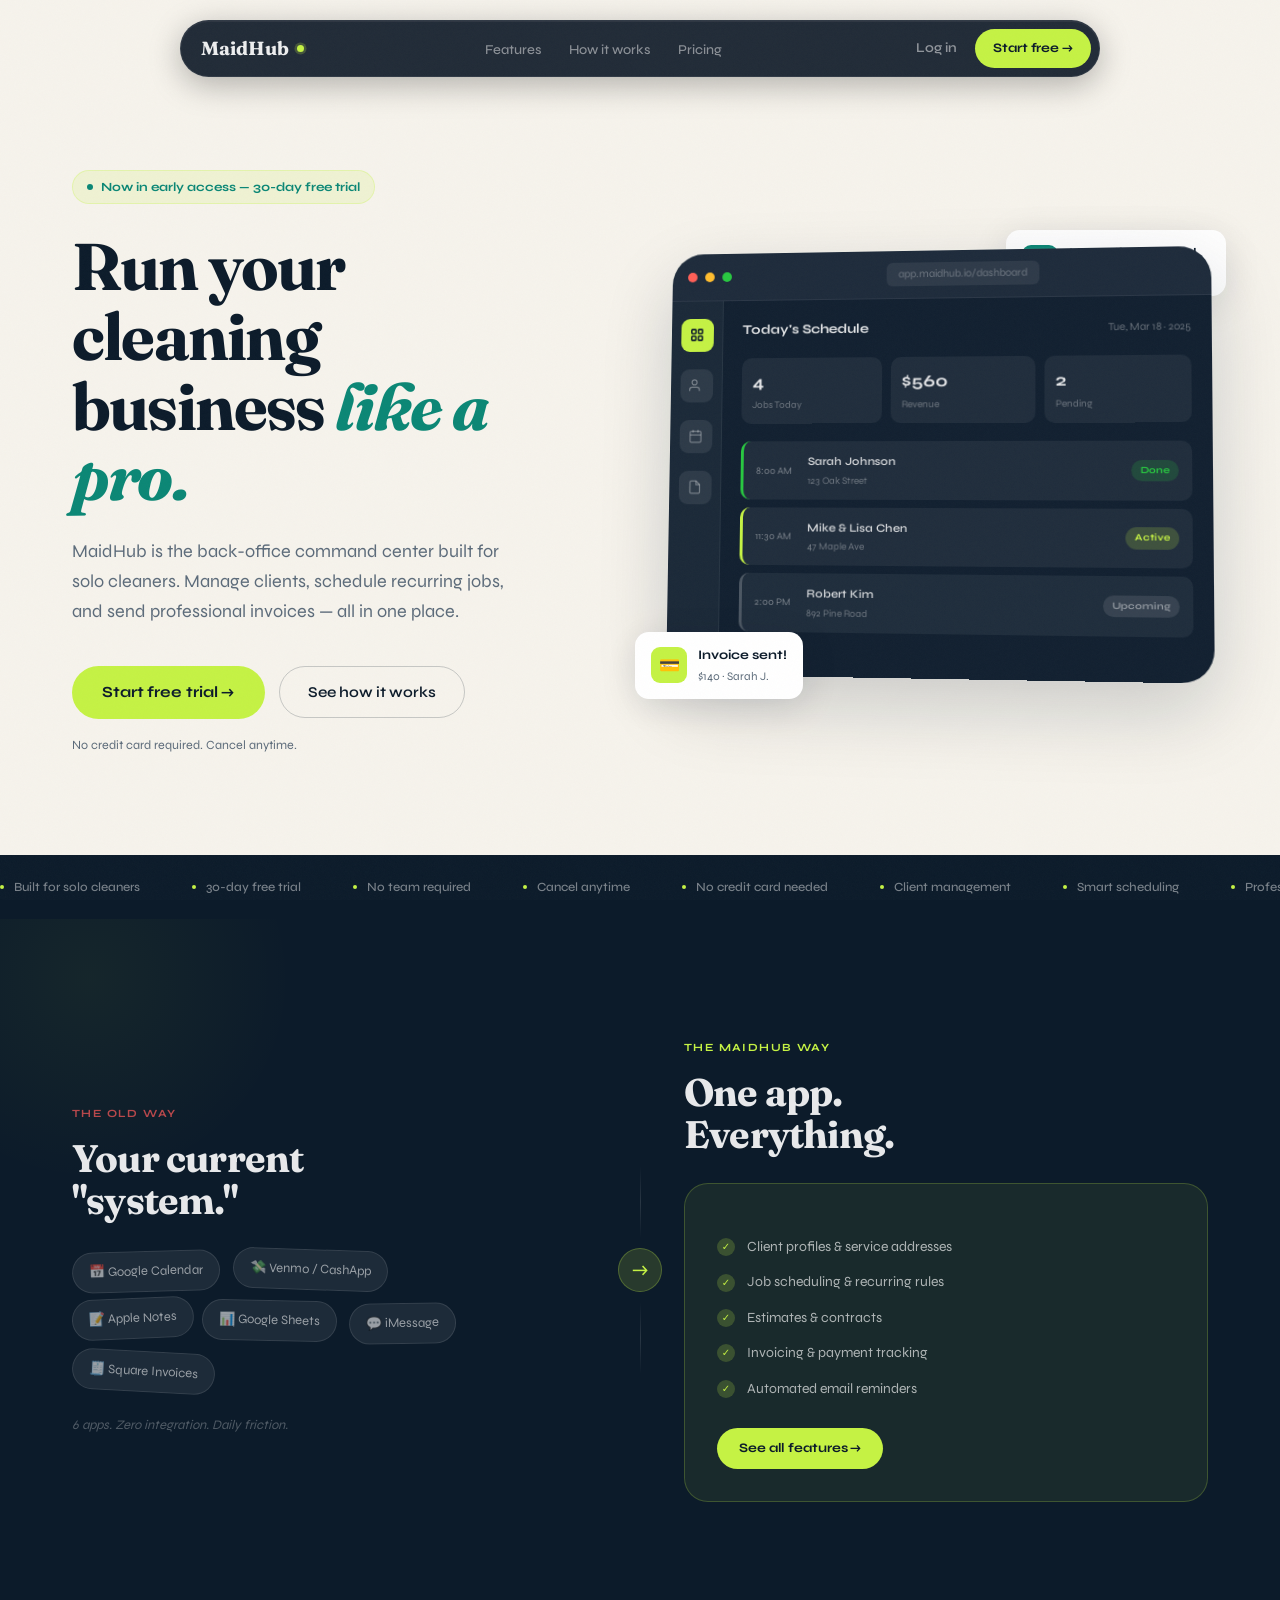
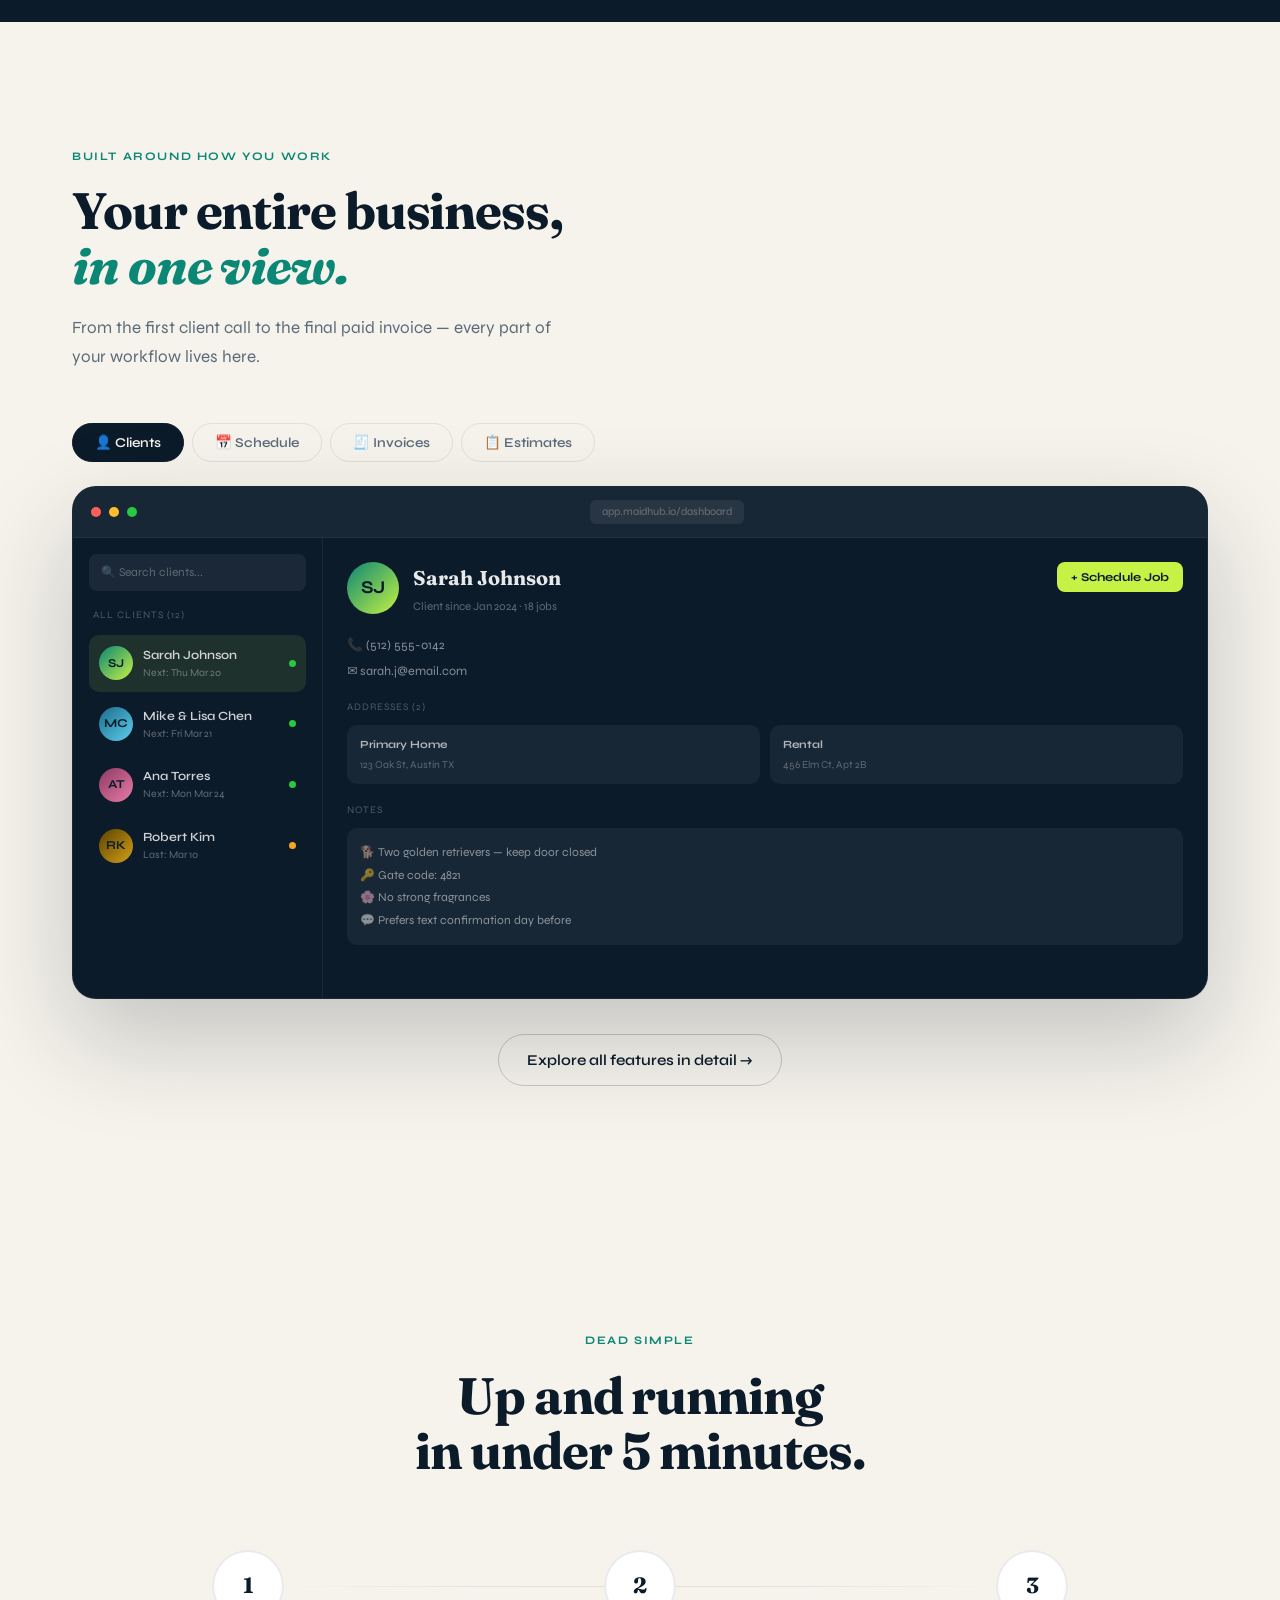
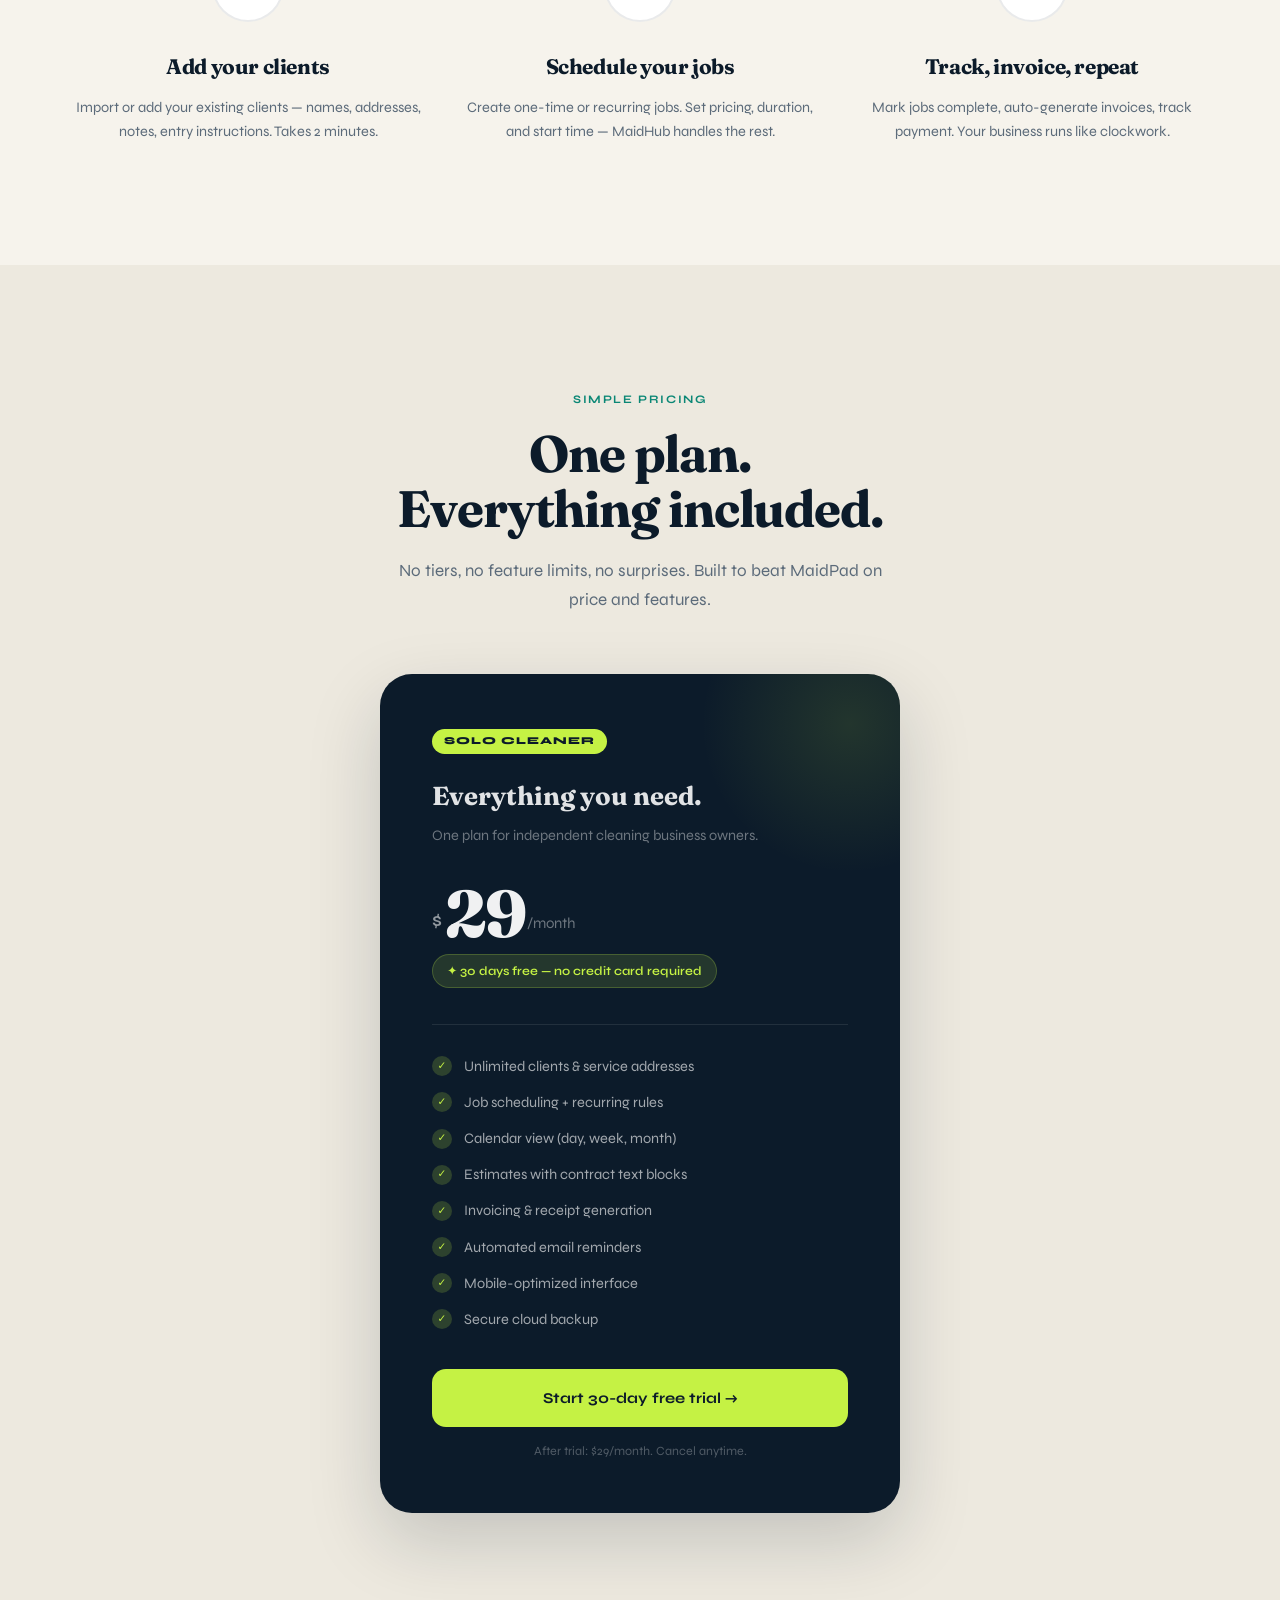
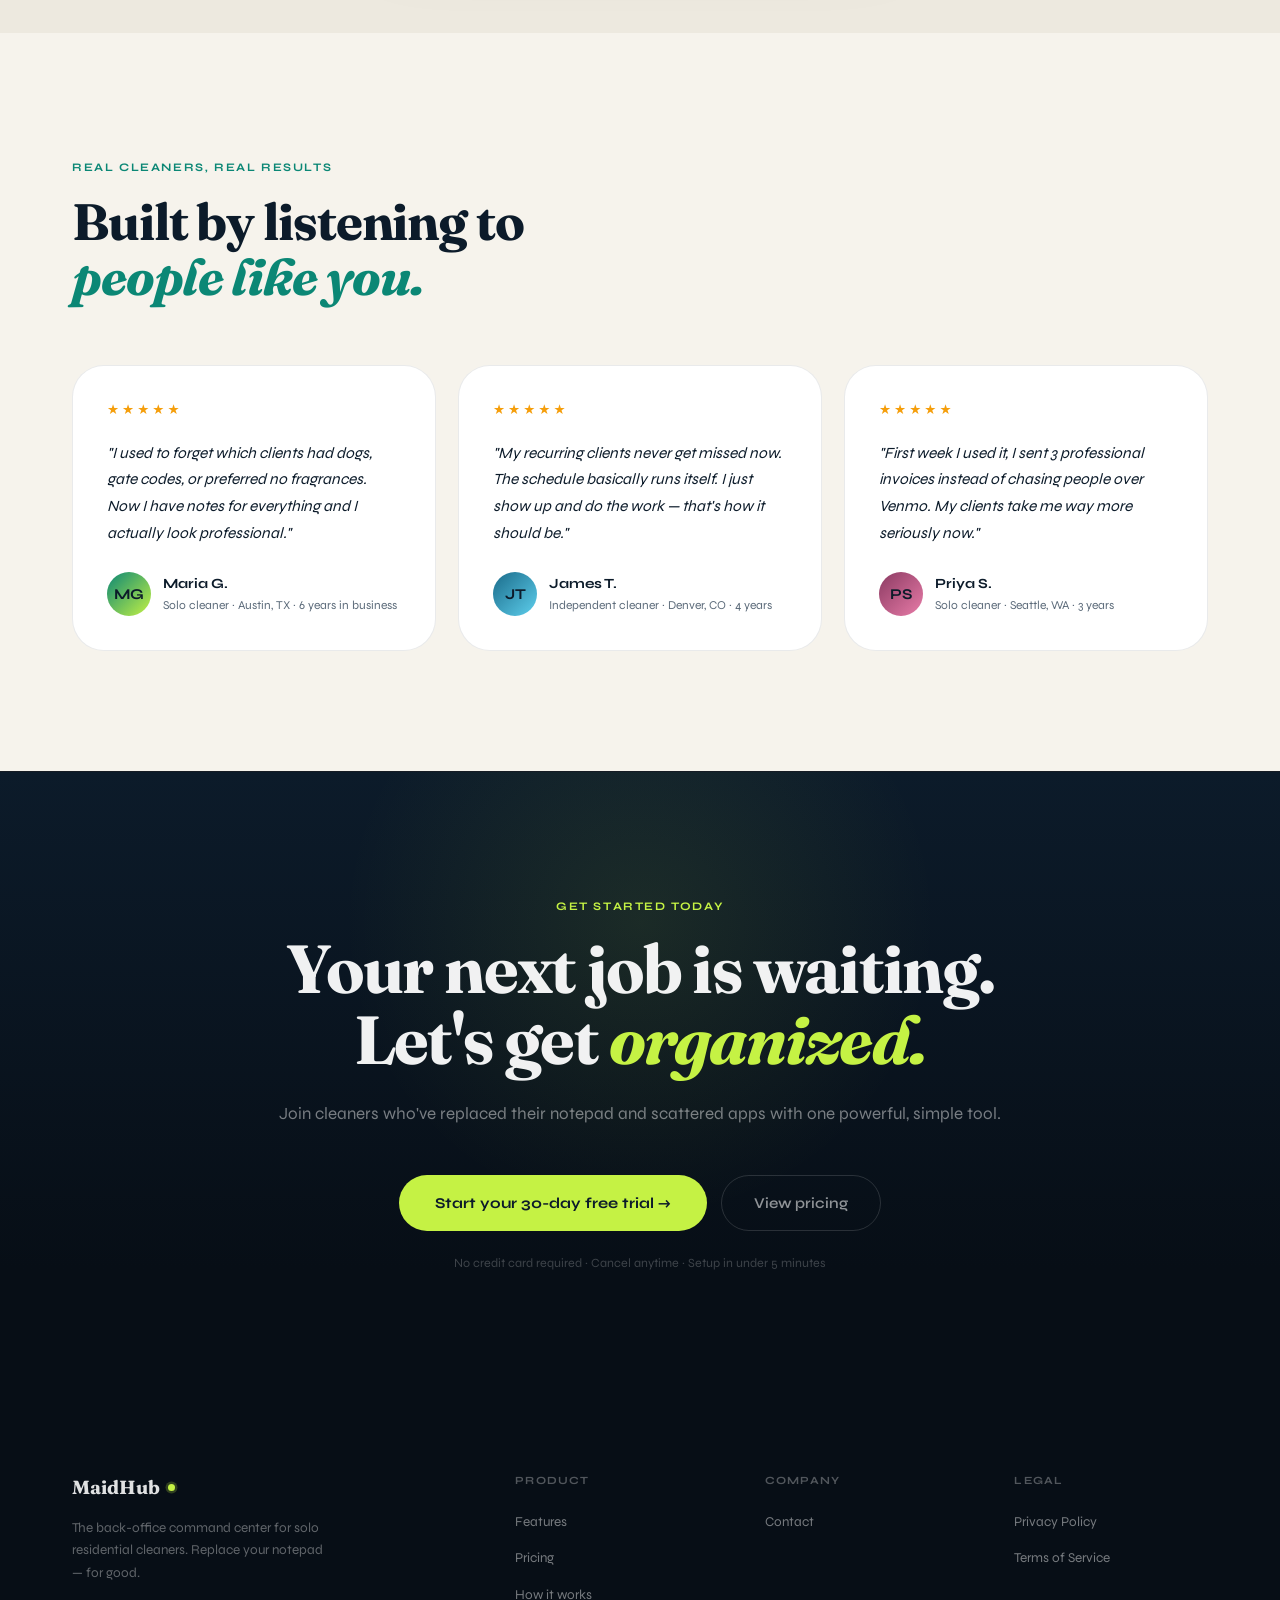
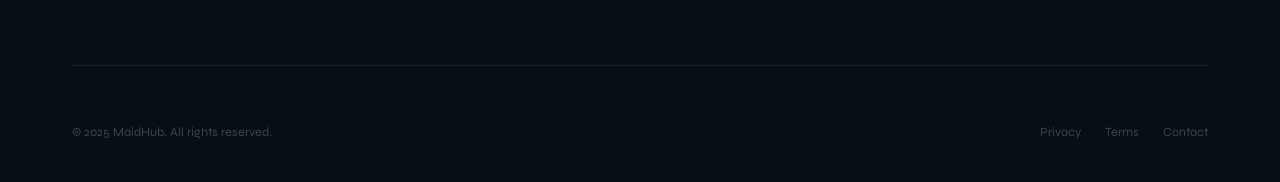
==== commit 02a6a707: "redesign(nav): unified floating pill navbar across all marketing pages Replace all 4 different nav i" ====
--- a/website/index.html
+++ b/website/index.html
@@ -4,6 +4,13 @@
   <meta charset="UTF-8" />
   <meta name="viewport" content="width=device-width, initial-scale=1.0" />
   <title>MaidHub — The Solo Cleaner OS</title>
+  <meta name="description" content="MaidHub is the all-in-one operating system for solo house cleaners. Manage bookings, clients, payments, and scheduling — all in one place." />
+  <meta property="og:title" content="MaidHub — The Solo Cleaner OS" />
+  <meta property="og:description" content="The all-in-one OS for solo house cleaners. Bookings, clients, payments, and scheduling in one place." />
+  <meta property="og:type" content="website" />
+  <meta name="twitter:card" content="summary_large_image" />
+  <meta name="twitter:title" content="MaidHub — The Solo Cleaner OS" />
+  <meta name="twitter:description" content="The all-in-one OS for solo house cleaners. Bookings, clients, payments, and scheduling in one place." />
   <link rel="preconnect" href="https://fonts.googleapis.com" />
   <link rel="preconnect" href="https://fonts.gstatic.com" crossorigin />
   <link href="https://fonts.googleapis.com/css2?family=Fraunces:ital,opsz,wght@0,9..144,300..900;1,9..144,300..900&family=Syne:wght@400;500;600;700;800&display=swap" rel="stylesheet" />
@@ -39,7 +46,7 @@
       --sh-lg:        0 28px 72px rgba(12,27,42,.18);
     }
 
-    html { scroll-behavior: smooth; }
+    html { scroll-behavior: smooth; overscroll-behavior: none; }
 
     body {
       font-family: var(--font-b);
@@ -67,50 +74,73 @@
 
     /* ─── NAVIGATION ──────────────────────────────────────────── */
     #nav {
-      position: fixed; top: 0; left: 0; right: 0; z-index: 100;
-      padding: 22px 0;
-      transition: background .3s, border-color .3s, padding .3s;
-    }
-    #nav.scrolled {
-      background: rgba(246,243,236,.94);
-      backdrop-filter: blur(14px);
-      -webkit-backdrop-filter: blur(14px);
-      border-bottom: 1px solid var(--border);
-      padding: 14px 0;
-    }
-    .nav-inner { display: flex; align-items: center; justify-content: space-between; }
-
+      position: fixed;
+      top: 20px; left: 50%;
+      transform: translateX(-50%);
+      width: calc(100% - 48px);
+      max-width: 920px;
+      z-index: 1000;
+      animation: navReveal .5s cubic-bezier(.16,1,.3,1) .05s both;
+    }
+    @keyframes navReveal {
+      from { opacity: 0; transform: translateX(-50%) translateY(-10px); }
+      to   { opacity: 1; transform: translateX(-50%) translateY(0); }
+    }
+    .nav-inner {
+      display: flex; align-items: center; justify-content: space-between;
+      background: rgba(10,22,36,.9);
+      backdrop-filter: blur(24px); -webkit-backdrop-filter: blur(24px);
+      border: 1px solid rgba(255,255,255,.07);
+      border-radius: 100px;
+      padding: 8px 8px 8px 20px;
+      box-shadow: 0 8px 32px rgba(0,0,0,.28), inset 0 1px 0 rgba(255,255,255,.05);
+      transition: box-shadow .3s, background .3s;
+    }
+    #nav.scrolled .nav-inner {
+      background: rgba(8,18,30,.96);
+      box-shadow: 0 16px 48px rgba(0,0,0,.4), inset 0 1px 0 rgba(255,255,255,.06);
+    }
     .nav-logo {
       font-family: var(--font-d);
-      font-size: 21px; font-weight: 700;
-      color: var(--text); text-decoration: none;
-      display: flex; align-items: center; gap: 7px;
+      font-size: 19px; font-weight: 700;
+      color: rgba(255,255,255,.92); text-decoration: none;
+      display: flex; align-items: center; gap: 8px; flex-shrink: 0;
     }
     .logo-mark {
-      width: 9px; height: 9px;
-      background: var(--lime);
-      border-radius: 50%;
-      display: inline-block;
-      box-shadow: 0 0 0 3px rgba(197,242,68,.25);
-    }
-
-    .nav-links { display: flex; align-items: center; gap: 36px; list-style: none; }
+      width: 7px; height: 7px;
+      background: var(--lime); border-radius: 50%;
+      box-shadow: 0 0 0 2.5px rgba(197,242,68,.22);
+      flex-shrink: 0; display: inline-block;
+    }
+    .nav-links { display: flex; align-items: center; gap: 2px; list-style: none; }
     .nav-links a {
-      font-size: 14px; font-weight: 500;
-      color: var(--muted); text-decoration: none;
-      transition: color .2s;
-    }
-    .nav-links a:hover { color: var(--text); }
-
-    .nav-right { display: flex; align-items: center; gap: 14px; }
-
-    .btn-ghost {
-      font-family: var(--font-b); font-size: 14px; font-weight: 600;
-      color: var(--text); background: none; border: none; cursor: pointer;
-      text-decoration: none; padding: 10px 4px; transition: opacity .2s;
-    }
-    .btn-ghost:hover { opacity: .6; }
-
+      font-size: 13.5px; font-weight: 500;
+      color: rgba(255,255,255,.48); text-decoration: none;
+      padding: 7px 13px; border-radius: 100px;
+      transition: color .15s, background .15s; white-space: nowrap;
+    }
+    .nav-links a:hover { color: rgba(255,255,255,.9); background: rgba(255,255,255,.07); }
+    .nav-links a.active { color: rgba(255,255,255,.82); }
+    .nav-right { display: flex; align-items: center; gap: 4px; flex-shrink: 0; }
+    .btn-nav-ghost {
+      font-family: var(--font-b); font-size: 13.5px; font-weight: 600;
+      color: rgba(255,255,255,.5); text-decoration: none;
+      padding: 8px 14px; border-radius: 100px;
+      transition: color .15s, background .15s; white-space: nowrap;
+    }
+    .btn-nav-ghost:hover { color: rgba(255,255,255,.88); background: rgba(255,255,255,.07); }
+    .btn-nav-cta {
+      font-family: var(--font-b); font-size: 13px; font-weight: 700;
+      color: #0C1B2A; background: var(--lime); text-decoration: none;
+      padding: 9px 18px; border-radius: 100px;
+      display: inline-flex; align-items: center; gap: 5px;
+      transition: background .15s, transform .15s, box-shadow .15s;
+      white-space: nowrap; letter-spacing: -.1px;
+    }
+    .btn-nav-cta:hover {
+      background: #d0ff60; transform: translateY(-1px);
+      box-shadow: 0 6px 20px rgba(197,242,68,.38);
+    }
     .btn-pill {
       font-family: var(--font-b); font-size: 13.5px; font-weight: 700;
       color: var(--dark); background: var(--lime);
@@ -120,29 +150,86 @@
       transition: all .2s; letter-spacing: -.1px;
     }
     .btn-pill:hover {
-      background: #D0FF60;
-      transform: translateY(-1px);
+      background: #D0FF60; transform: translateY(-1px);
       box-shadow: 0 8px 24px rgba(197,242,68,.45);
     }
     .btn-pill.lg { font-size: 15.5px; padding: 14px 30px; }
-
     .btn-outline-dark {
       font-family: var(--font-b); font-size: 15px; font-weight: 600;
       color: var(--text); background: transparent;
       border: 1.5px solid rgba(12,27,42,.2);
       cursor: pointer; text-decoration: none;
       padding: 13px 28px; border-radius: 100px;
-      display: inline-flex; align-items: center; gap: 6px;
-      transition: all .2s;
+      display: inline-flex; align-items: center; gap: 6px; transition: all .2s;
     }
     .btn-outline-dark:hover { border-color: var(--text); background: rgba(12,27,42,.04); }
-
-    /* hamburger */
     .hamburger {
-      display: none; flex-direction: column; gap: 5px;
-      cursor: pointer; background: none; border: none; padding: 4px;
-    }
-    .hamburger span { width: 22px; height: 2px; background: var(--text); border-radius: 2px; transition: all .3s; }
+      display: none; align-items: center; justify-content: center;
+      flex-direction: column; gap: 5px;
+      cursor: pointer; border: none;
+      background: rgba(255,255,255,.08);
+      width: 38px; height: 38px; border-radius: 50%; flex-shrink: 0;
+      transition: background .15s;
+    }
+    .hamburger:hover { background: rgba(255,255,255,.14); }
+    .hamburger span {
+      width: 16px; height: 1.5px; background: rgba(255,255,255,.85);
+      border-radius: 2px; display: block;
+      transition: transform .3s cubic-bezier(.16,1,.3,1), opacity .2s;
+    }
+    .hamburger.open span:nth-child(1) { transform: translateY(6.5px) rotate(45deg); }
+    .hamburger.open span:nth-child(2) { opacity: 0; transform: scaleX(0); }
+    .hamburger.open span:nth-child(3) { transform: translateY(-6.5px) rotate(-45deg); }
+    .menu-backdrop {
+      position: fixed; inset: 0; z-index: 998;
+      background: rgba(4,9,18,.65);
+      backdrop-filter: blur(16px); -webkit-backdrop-filter: blur(16px);
+      opacity: 0; pointer-events: none; transition: opacity .35s;
+    }
+    .menu-backdrop.open { opacity: 1; pointer-events: all; }
+    .mobile-nav {
+      position: fixed; top: 0; left: 0; right: 0; z-index: 999;
+      background: #08172B;
+      border-bottom: 1px solid rgba(255,255,255,.07);
+      padding: 90px 36px 48px;
+      display: flex; flex-direction: column;
+      transform: translateY(-100%);
+      transition: transform .45s cubic-bezier(.16,1,.3,1);
+    }
+    .mobile-nav.open { transform: translateY(0); }
+    .mobile-nav-link {
+      font-family: var(--font-d); font-size: 38px; font-weight: 700;
+      color: rgba(255,255,255,.7); text-decoration: none;
+      padding: 14px 0; display: block;
+      border-bottom: 1px solid rgba(255,255,255,.05);
+      transition: color .2s, padding-left .3s cubic-bezier(.16,1,.3,1);
+      letter-spacing: -.6px; line-height: 1.15;
+    }
+    .mobile-nav-link:hover { color: var(--lime); padding-left: 10px; }
+    .mobile-nav-cta {
+      margin-top: 36px; align-self: flex-start;
+      display: inline-flex; align-items: center; gap: 8px;
+      font-family: var(--font-b); font-size: 15px; font-weight: 700;
+      color: #0C1B2A; background: var(--lime);
+      padding: 13px 26px; border-radius: 100px; text-decoration: none;
+      transition: background .2s, transform .15s; letter-spacing: -.1px;
+    }
+    .mobile-nav-cta:hover { background: #d0ff60; transform: translateY(-1px); }
+    .mobile-nav-close {
+      position: absolute; top: 20px; right: 20px;
+      width: 40px; height: 40px; border-radius: 50%;
+      background: rgba(255,255,255,.07); border: none; cursor: pointer;
+      display: flex; align-items: center; justify-content: center;
+      color: rgba(255,255,255,.6); font-size: 18px; line-height: 1;
+      transition: background .15s;
+    }
+    .mobile-nav-close:hover { background: rgba(255,255,255,.13); }
+    body.menu-open { overflow: hidden; touch-action: none; }
+    @media (max-width: 768px) {
+      #nav { top: 12px; width: calc(100% - 28px); }
+      .nav-links, .nav-right .btn-nav-ghost { display: none; }
+      .hamburger { display: flex; }
+    }
 
     /* ─── HERO ────────────────────────────────────────────────── */
     .hero { padding: 170px 0 100px; position: relative; }
@@ -831,31 +918,33 @@
 
 <body>
 
-  <!-- ───────────────────────────────────────────────────────────
-       NAVIGATION
-  ─────────────────────────────────────────────────────────────── -->
+  <!-- NAVIGATION -->
   <nav id="nav">
-    <div class="container">
-      <div class="nav-inner">
-        <a href="/" class="nav-logo">MaidHub<span class="logo-mark"></span></a>
-
-        <ul class="nav-links">
-          <li><a href="features.html">Features</a></li>
-          <li><a href="how-it-works.html">How it works</a></li>
-          <li><a href="pricing.html">Pricing</a></li>
-        </ul>
-
-        <div class="nav-right">
-          <a href="/login" class="btn-ghost">Log in</a>
-          <a href="/signup" class="btn-pill">Start free trial →</a>
-        </div>
-
-        <button class="hamburger" aria-label="Open menu">
-          <span></span><span></span><span></span>
-        </button>
+    <div class="nav-inner">
+      <a href="/" class="nav-logo">MaidHub <span class="logo-mark"></span></a>
+      <ul class="nav-links">
+        <li><a href="/features">Features</a></li>
+        <li><a href="/how-it-works">How it works</a></li>
+        <li><a href="/pricing">Pricing</a></li>
+      </ul>
+      <div class="nav-right">
+        <a href="/login" class="btn-nav-ghost">Log in</a>
+        <a href="/signup" class="btn-nav-cta">Start free →</a>
       </div>
+      <button class="hamburger" id="hamburgerBtn" aria-label="Open menu">
+        <span></span><span></span><span></span>
+      </button>
     </div>
   </nav>
+
+  <div class="menu-backdrop" id="menuBackdrop"></div>
+  <div class="mobile-nav" id="mobileNav">
+    <button class="mobile-nav-close" id="mobileNavClose" aria-label="Close menu">✕</button>
+    <a href="/features" class="mobile-nav-link">Features</a>
+    <a href="/how-it-works" class="mobile-nav-link">How it works</a>
+    <a href="/pricing" class="mobile-nav-link">Pricing</a>
+    <a href="/signup" class="mobile-nav-cta">Start free trial →</a>
+  </div>
 
 
   <!-- ───────────────────────────────────────────────────────────
@@ -1043,7 +1132,7 @@
               <li><span class="unified-ck">✓</span>Invoicing &amp; payment tracking</li>
               <li><span class="unified-ck">✓</span>Automated email reminders</li>
             </ul>
-            <a href="features.html" class="btn-pill" style="font-size:13px;padding:10px 22px;">See all features →</a>
+            <a href="/features" class="btn-pill" style="font-size:13px;padding:10px 22px;">See all features →</a>
           </div>
         </div>
 
@@ -1268,7 +1357,7 @@
       </div><!-- /feat-win -->
 
       <div style="text-align:center;margin-top:36px;" class="reveal">
-        <a href="features.html" class="btn-outline-dark">Explore all features in detail →</a>
+        <a href="/features" class="btn-outline-dark">Explore all features in detail →</a>
       </div>
     </div>
   </section>
@@ -1449,8 +1538,8 @@
         <div>
           <div class="f-col-title">Legal</div>
           <ul class="f-links">
-            <li><a href="privacy.html">Privacy Policy</a></li>
-            <li><a href="terms.html">Terms of Service</a></li>
+            <li><a href="/privacy">Privacy Policy</a></li>
+            <li><a href="/terms">Terms of Service</a></li>
           </ul>
         </div>
       </div>
@@ -1458,8 +1547,8 @@
       <div class="footer-bot">
         <p class="f-copy">© 2025 MaidHub. All rights reserved.</p>
         <div class="f-legal">
-          <a href="privacy.html">Privacy</a>
-          <a href="terms.html">Terms</a>
+          <a href="/privacy">Privacy</a>
+          <a href="/terms">Terms</a>
           <a href="mailto:hello@maidhub.io">Contact</a>
         </div>
       </div>
@@ -1471,11 +1560,28 @@
        SCRIPTS
   ─────────────────────────────────────────────────────────────── -->
   <script>
-    // Sticky nav
+    // Nav scroll depth
     const nav = document.getElementById('nav');
-    window.addEventListener('scroll', () => {
-      nav.classList.toggle('scrolled', window.scrollY > 40);
-    }, { passive: true });
+    function updateNav() { nav.classList.toggle('scrolled', window.scrollY > 80); }
+    window.addEventListener('scroll', updateNav, { passive: true });
+    updateNav();
+
+    // Mobile menu
+    const hamburgerBtn   = document.getElementById('hamburgerBtn');
+    const mobileNav      = document.getElementById('mobileNav');
+    const mobileNavClose = document.getElementById('mobileNavClose');
+    const menuBackdrop   = document.getElementById('menuBackdrop');
+    function openMenu() {
+      mobileNav.classList.add('open'); menuBackdrop.classList.add('open');
+      hamburgerBtn.classList.add('open'); document.body.classList.add('menu-open');
+    }
+    function closeMenu() {
+      mobileNav.classList.remove('open'); menuBackdrop.classList.remove('open');
+      hamburgerBtn.classList.remove('open'); document.body.classList.remove('menu-open');
+    }
+    hamburgerBtn.addEventListener('click', openMenu);
+    mobileNavClose.addEventListener('click', closeMenu);
+    menuBackdrop.addEventListener('click', closeMenu);
 
     // Focus-in cascade: stagger .reveal elements on page load
     document.querySelectorAll('.reveal').forEach((el, i) => {
